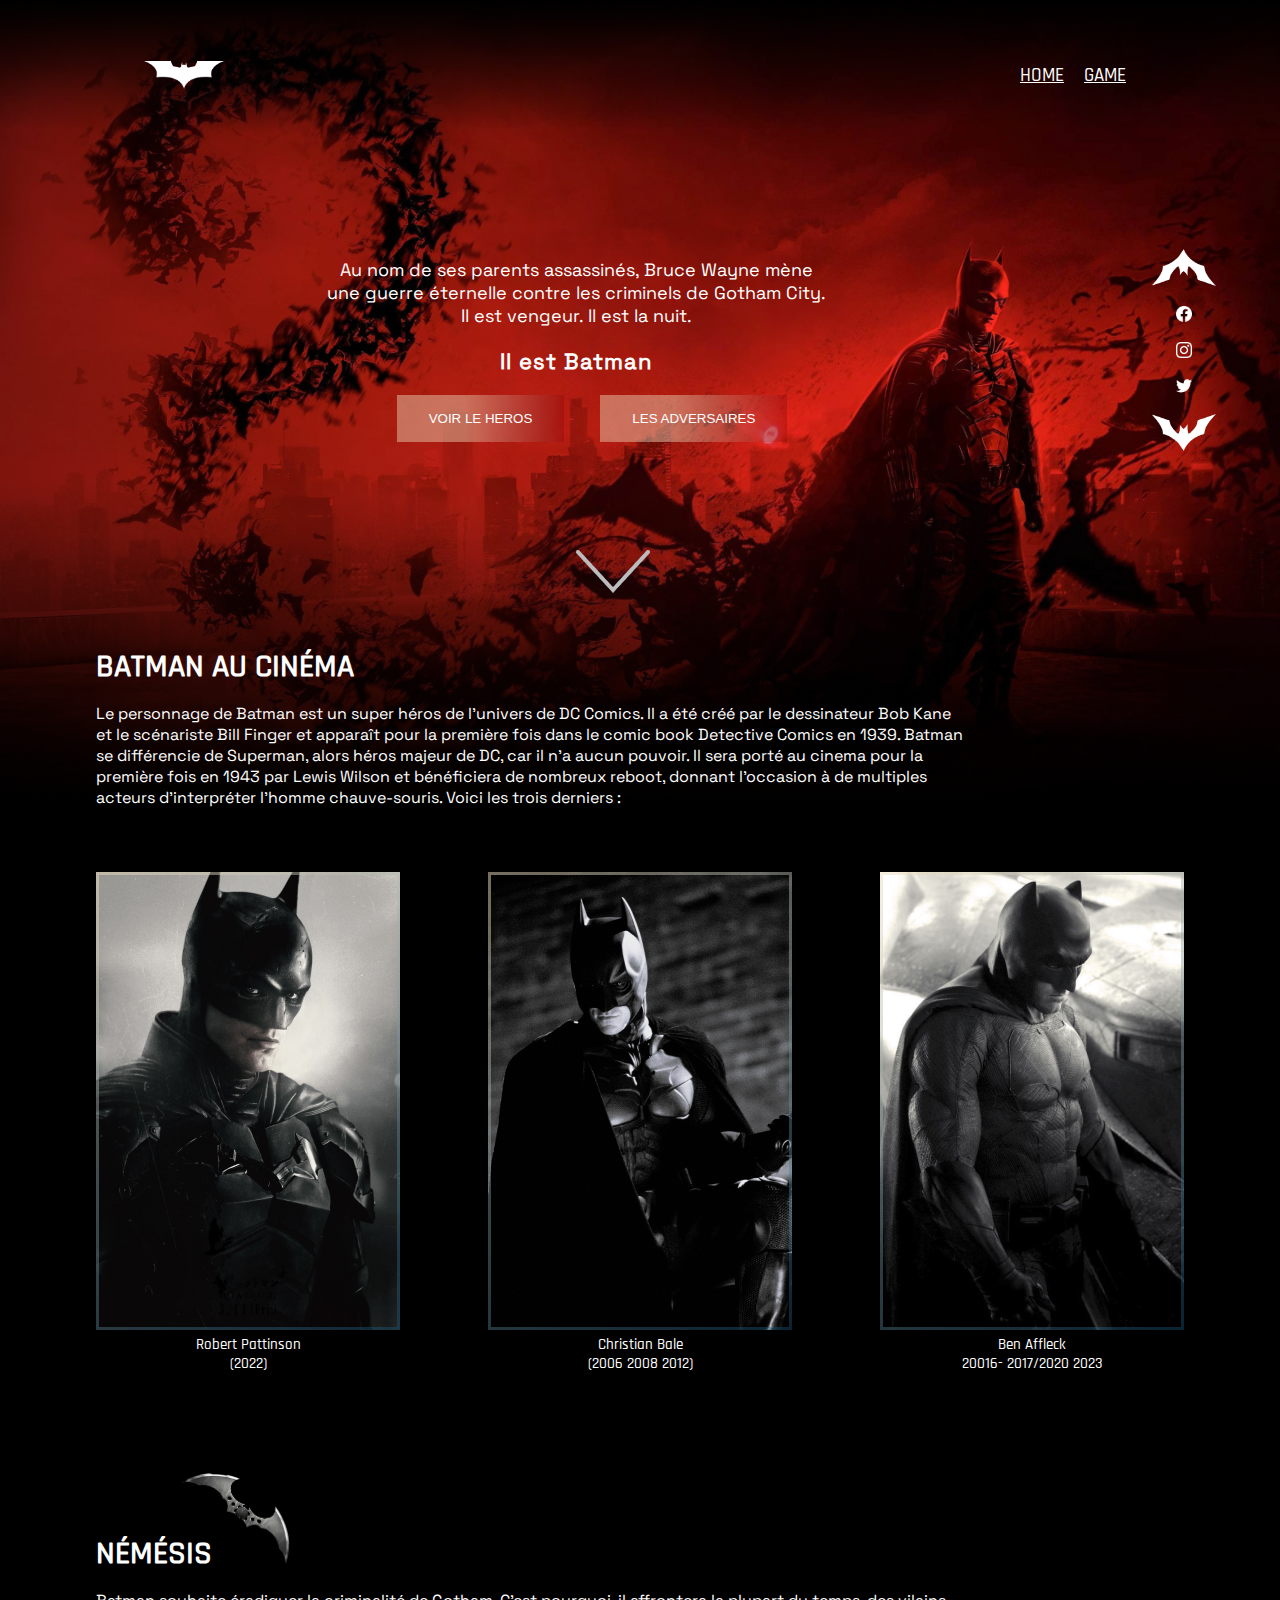
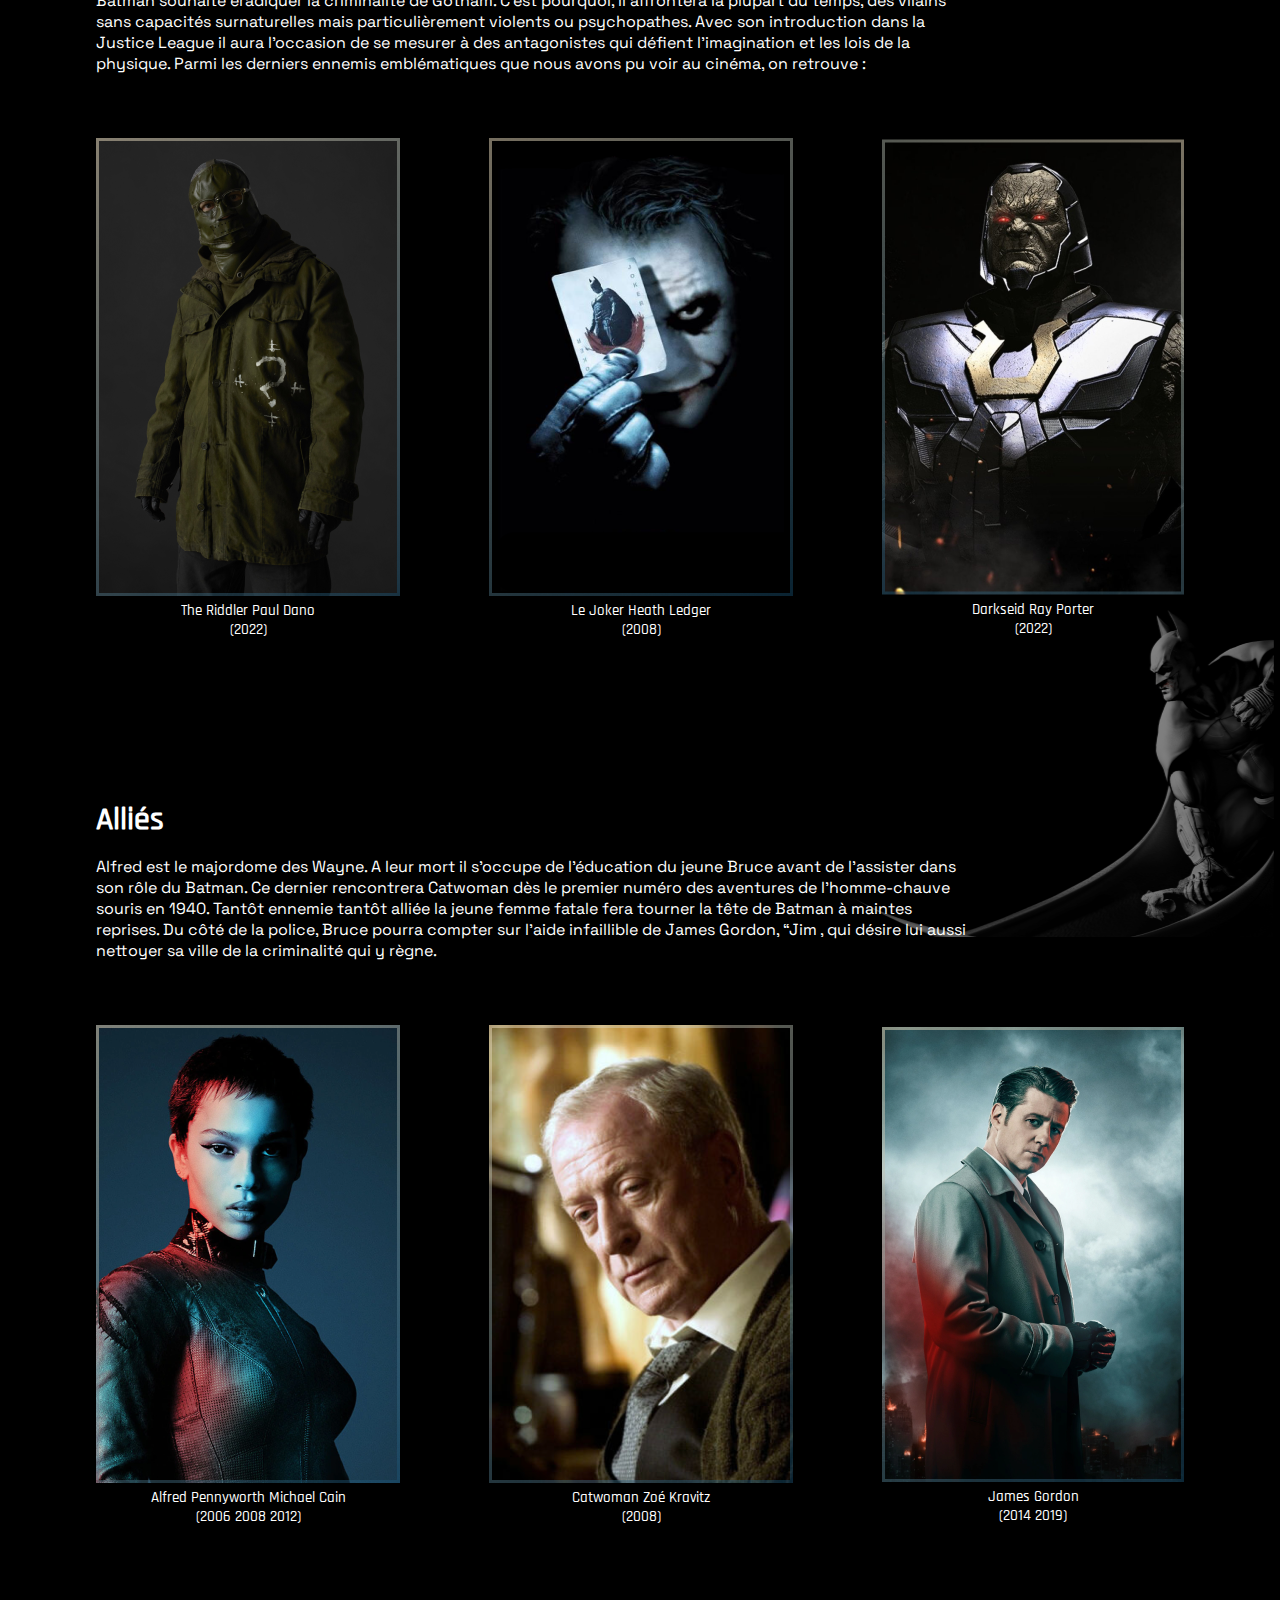
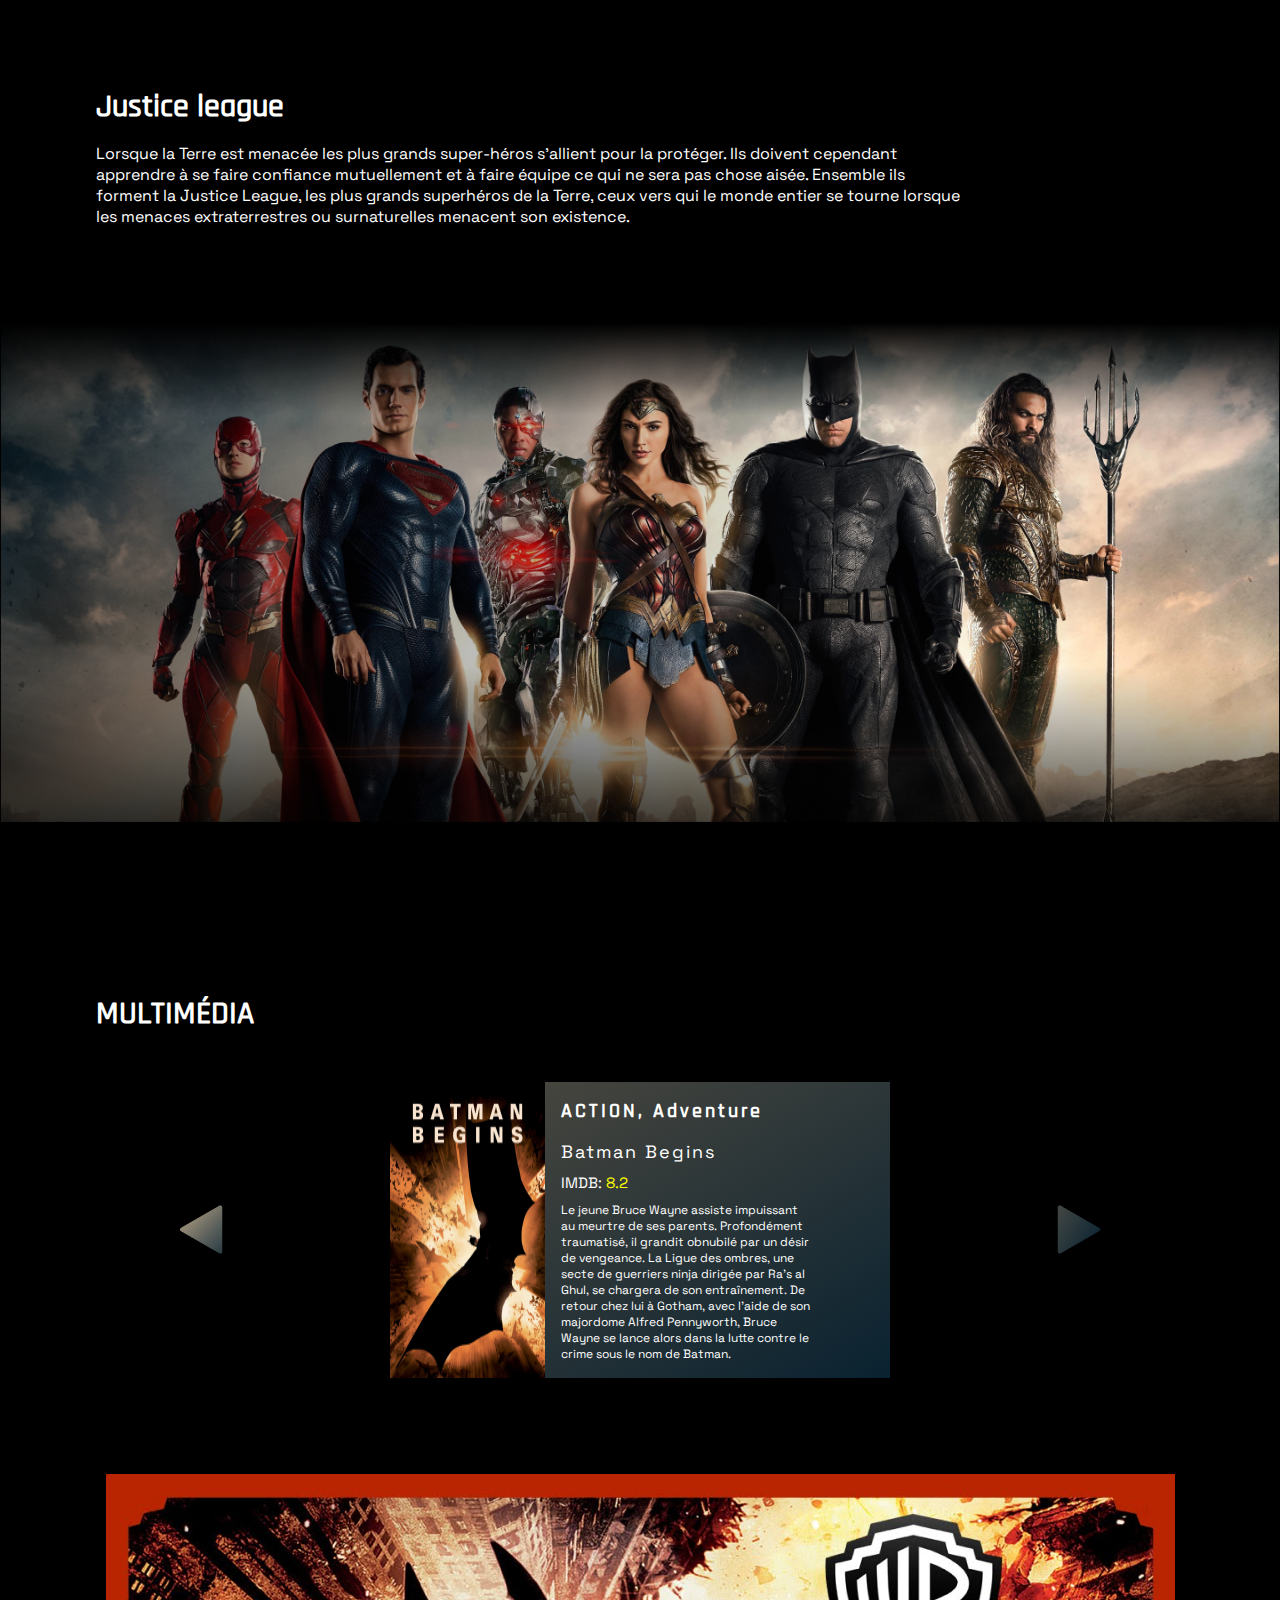
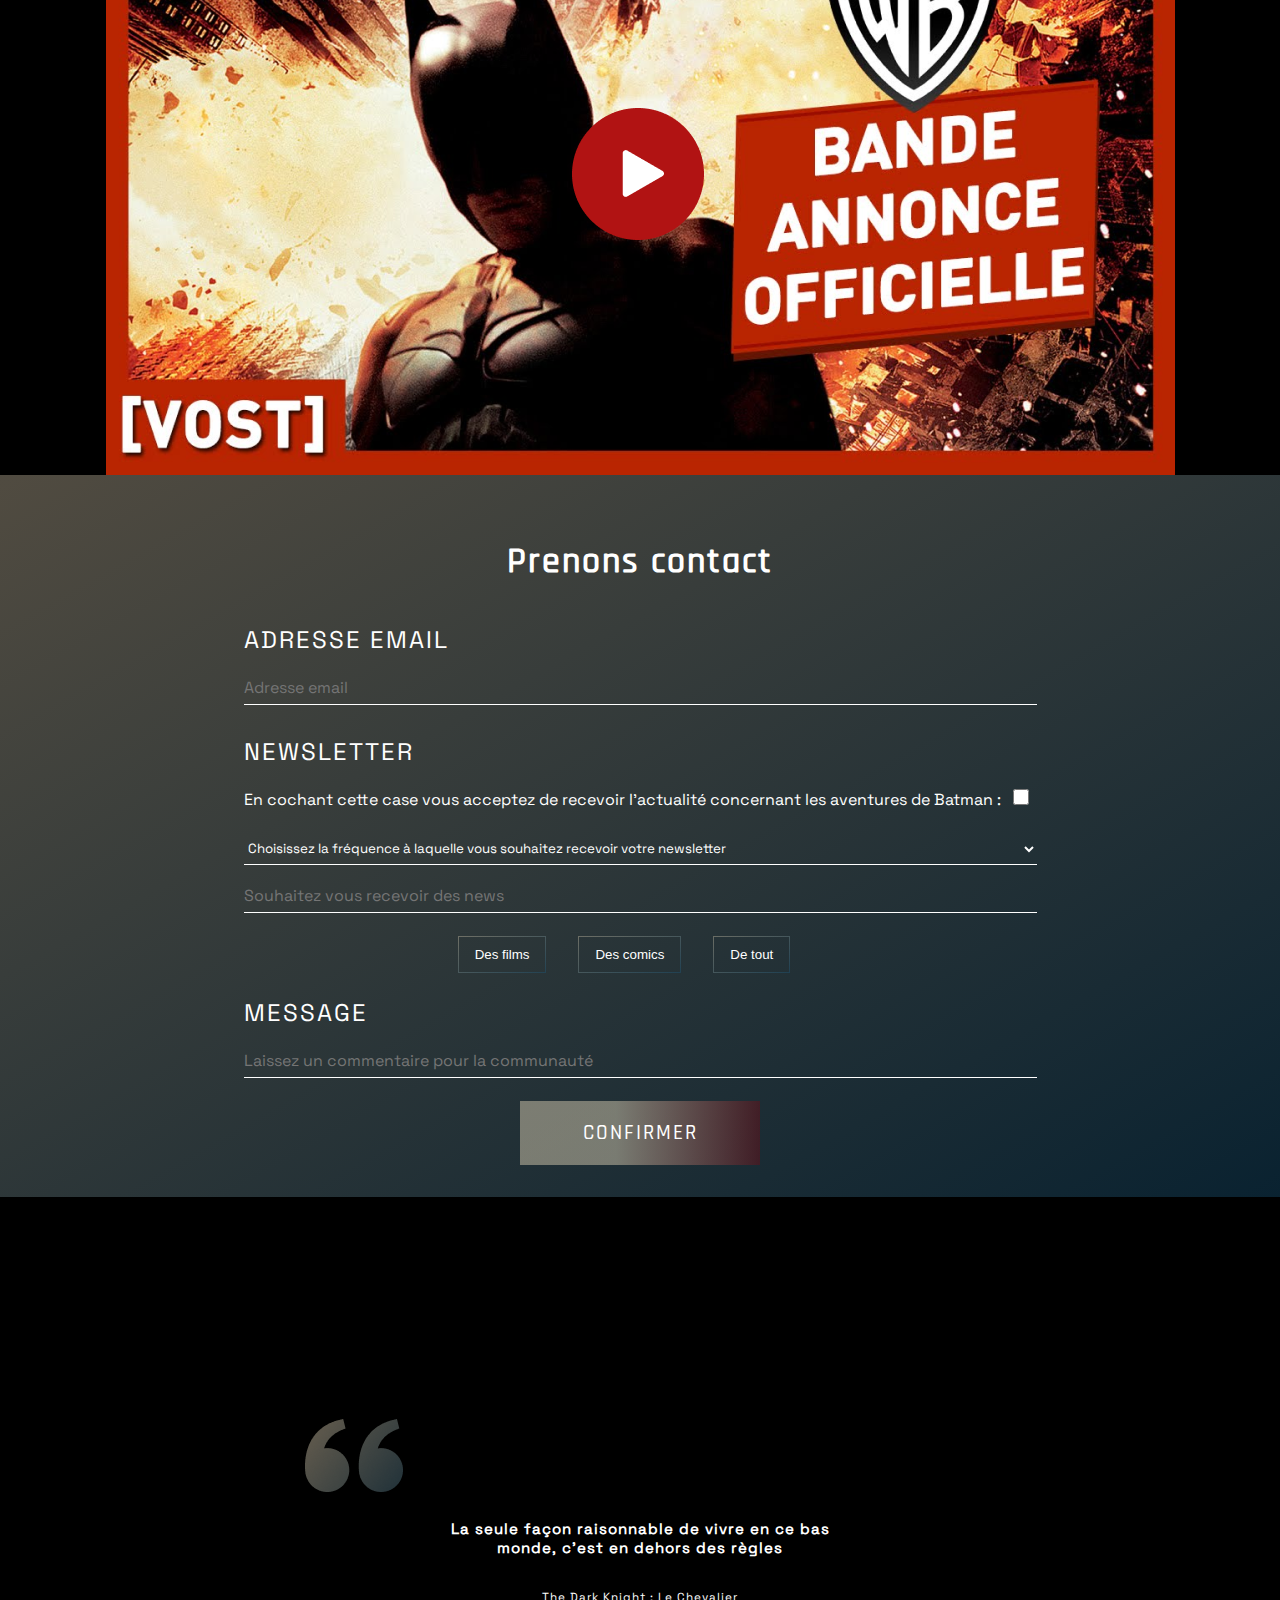
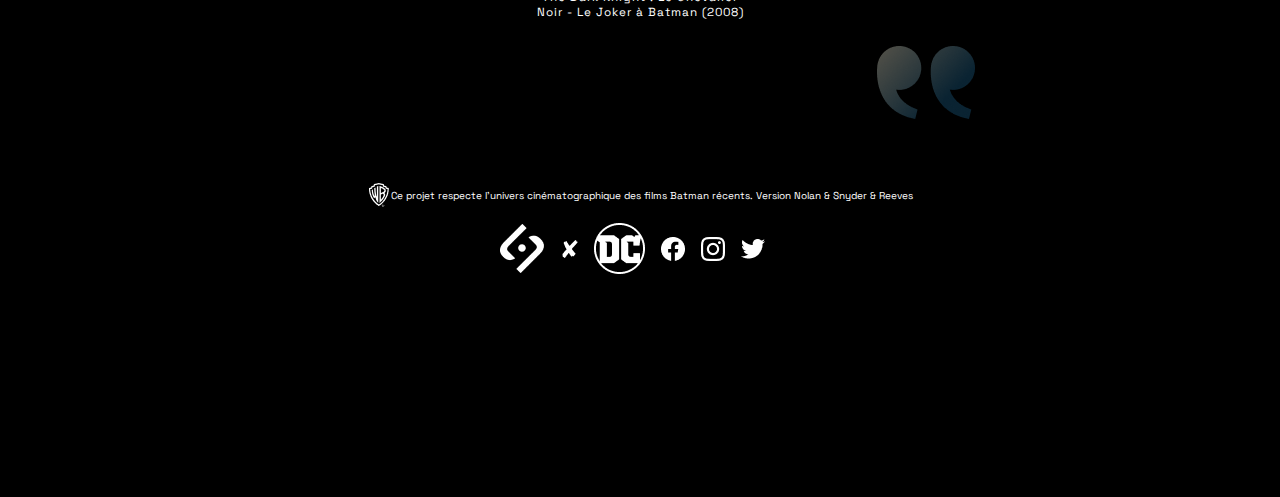
==== index.html @ e1cbfbaf "first coommit" ====
<!DOCTYPE html>
<html lang="en">

<head>
  <meta charset="UTF-8" />
  <meta http-equiv="X-UA-Compatible" content="IE=edge" />
  <meta name="viewport" content="width=device-width, initial-scale=1.0" />
  <title>BARMAN</title>
  <link rel="stylesheet" href="./Home/Assets/styles/index.css" />
</head>

<body>
  <img src="./Home/Assets/Illustrations/Bathome1.png" class="bg" alt="" />
  <header>
    <img src="./Home/Assets/Logos/logohome.png" alt="logo" />
    <ul>
      <li><a href="./index.html">Home</a></li>
      <li><a href="./game.html">Game</a></li>
    </ul>
  </header>

  <main>
    <section>
      <div class="batman">
        <p>
          Au nom de ses parents assassinés, Bruce Wayne mène une guerre
          éternelle contre les criminels de Gotham City. Il est vengeur. Il
          est la nuit.
        </p>
        <h1>Il est Batman</h1>
        <div class="batman-buttons">
          <button>VOIR LE HEROS</button>
          <button>LES ADVERSAIRES</button>
        </div>
      </div>

      <div class="icons">
        <img src="./Home/Assets//Logos/logo_bat_flèche.png" alt="" />
        <img src="./Home/Assets//Logos/icon_facebook.png" alt="" />
        <img src="./Home/Assets//Logos/icon_ig.png" alt="" />
        <img src="./Home/Assets//Logos/icon_tw.png" alt="" />
        <img src="./Home/Assets//Logos/logo_bat_flèche_2.png" alt="" />
      </div>
      <img src="./Home/Assets/Logos/flèche_down_header.png" class="fleche-bas" alt="" />
    </section>
    <div class="main-contenue">
      <h1>BATMAN AU CINÉMA</h1>
      <p>
        Le personnage de Batman est un super héros de l’univers de DC Comics.
        Il a été créé par le dessinateur Bob Kane et le scénariste Bill Finger
        et apparaît pour la première fois dans le comic book Detective Comics
        en 1939. Batman se différencie de Superman, alors héros majeur de DC,
        car il n’a aucun pouvoir. Il sera porté au cinema pour la première
        fois en 1943 par Lewis Wilson et bénéficiera de nombreux reboot,
        donnant l’occasion à de multiples acteurs d’interpréter l’homme
        chauve-souris. Voici les trois derniers :
      </p>
      <div class="images-container">
        <div class="card-image">
          <img src="./Home/Assets/Illustrations/Bathome2.png" alt="">
          <p class="legende">
            <span>Robert Pattinson </span> <br>
            <span>(2022)</span>
          </p>
        </div>
        <div class="card-image">
          <img src="./Home/Assets/Illustrations/Bathome3.png" alt="">
          <p class="legende">
            <span>Christian Bale </span> <br>
            <span>(2006 2008 2012)</span>
          </p>
        </div>
        <div class="card-image">
          <img src="./Home/Assets/Illustrations/Bathome4.png" alt="">
          <p class="legende">
            <span>Ben Affleck</span> <br>
            <span>20016- 2017/2020 2023</span>
          </p>
        </div>
      </div>
    </div>
    <div class="main-contenue">
      <h1 class="nemesis">NÉMÉSIS</h1>
      <p>
        Batman souhaite éradiquer la criminalité de Gotham. C’est pourquoi, il affrontera la plupart
        du temps, des vilains sans capacités surnaturelles mais particulièrement violents ou
        psychopathes. Avec son introduction dans la Justice League il aura l’occasion de se
        mesurer à des antagonistes qui défient l’imagination et les lois de la physique. Parmi les
        derniers ennemis emblématiques que nous avons pu voir au cinéma, on retrouve :
      </p>
      <div class="images-container">
        <div class="card-image">
          <img src="./Home/Assets/Illustrations/Bathome5.png" alt="">
          <p class="legende">
            <span>The Riddler Paul Dano</span> <br>
            <span>(2022)</span>
          </p>
        </div>
        <div class="card-image">
          <img src="./Home/Assets/Illustrations/Bathome6.png" alt="">
          <p class="legende">
            <span>Le Joker Heath Ledger </span> <br>
            <span>(2008)</span>
          </p>
        </div>
        <div class="card-image">
          <img src="./Home/Assets/Illustrations/Bathome7.png" alt="">
          <p class="legende">
            <span>Darkseid Ray Porter</span> <br>
            <span>(2022)</span>
          </p>
        </div>
      </div>
    </div>
    </div>
    <div class="main-contenue">
      <h1 class="allie">Alliés</h1>
      <p>
        Alfred est le majordome des Wayne. A leur mort il s’occupe de l’éducation du jeune Bruce
        avant de l’assister dans son rôle du Batman. Ce dernier rencontrera Catwoman dès le
        premier numéro des aventures de l’homme-chauve souris en 1940. Tantôt ennemie tantôt
        alliée la jeune femme fatale fera tourner la tête de Batman à maintes reprises. Du côté de la
        police, Bruce pourra compter sur l’aide infaillible de James Gordon, “Jim , qui désire lui aussi
        nettoyer sa ville de la criminalité qui y règne.
      </p>
      <div class="images-container">
        <div class="card-image">
          <img src="./Home/Assets/Illustrations/Bathome8.png" alt="">
          <p class="legende">
            <span>Alfred Pennyworth Michael Cain</span> <br>
            <span>(2006 2008 2012)</span>
          </p>
        </div>
        <div class="card-image">
          <img src="./Home/Assets/Illustrations/Bathome9.png" alt="">
          <p class="legende">
            <span>Catwoman Zoé Kravitz </span> <br>
            <span>(2008)</span>
          </p>
        </div>
        <div class="card-image">
          <img src="./Home/Assets/Illustrations/Bathome10.png" alt="">
          <p class="legende">
            <span>James Gordon</span> <br>
            <span>(2014 2019)</span>
          </p>
        </div>
      </div>
    </div>
    <div class="main-contenue">
      <h1>Justice league</h1>
      <p>
        Lorsque la Terre est menacée les plus grands super-héros s’allient pour la protéger. Ils
        doivent cependant apprendre à se faire confiance mutuellement et à faire équipe ce qui
        ne sera pas chose aisée. Ensemble ils forment la Justice League, les plus grands superhéros de la Terre, ceux
        vers qui
        le monde entier se tourne lorsque les menaces
        extraterrestres ou surnaturelles menacent son existence.
      </p>
    </div>
    <img src="./Home/Assets/Illustrations/Bathome11.png" class="bat11" alt="bat">
    <div class="main-contenue">
      <h1>MULTIMÉDIA</h1>
      <div class="media-contenaire">
        <img src="./Home/Assets/Logos/icon_flèche_1.png" alt="">
        <div class="media">
          <img src="./Home/Assets/Illustrations/Bathome_ba1.png" alt="">
          <div class="media-text">
            <h1>ACTION, Adventure</h1>
            <h2>Batman Begins </h2>
            <h3>IMDB: <span> 8.2</span></h3>
            <p>Le jeune Bruce Wayne assiste impuissant au meurtre de ses
              parents. Profondément traumatisé, il grandit obnubilé par un
              désir de vengeance. La Ligue des ombres, une secte de
              guerriers ninja dirigée par Ra's al Ghul, se chargera de son
              entraînement. De retour chez lui à Gotham, avec l'aide de son
              majordome Alfred Pennyworth, Bruce Wayne se lance alors
              dans la lutte contre le crime sous le nom de Batman.
            </p>
          </div>
        </div>
        <img src="./Home/Assets/Logos/icon_flèche_2.png" alt="">
      </div>
    </div>
    <div class="video-pub">
      <img src="./Home/Assets/Illustrations/Bathome_ba2.png" alt="">
    </div>
    </div>
    </div>
  </main>
  <div class="contact">
    <div class="contact-contenaire">
      <h1>Prenons contact</h1>
      <div class="contact-contenue">
        <h2>Adresse email</h2>
        <input type="email" name="email" id="email" placeholder="Adresse email">
      </div>
      <div class="contact-contenue">
        <h2>NEWSLETTER</h2>
        <label for="newslater">En cochant cette case vous acceptez de recevoir l’actualité concernant les
          aventures de Batman :
          <input type="checkbox" name="chec" id="newslater">
        </label> <br>
        <select name="" id="">
          <option value="axasx">Choisissez la fréquence à laquelle vous souhaitez recevoir votre newsletter</option>
          <option value="axasx">Par email</option>
          <option value="axasx">option2</option>
          <option value="axasx">option3</option>
          <option value="axasx">option4</option>
        </select> <br>
        <input type="text" placeholder="Souhaitez vous recevoir des news ">
        <div class="buttons">
          <button>Des films</button>
          <button>Des comics</button>
          <button>De tout</button>
        </div>
      </div>
      <div class="contact-contenue">
        <h2>Message</h2>
        <input type="text" name="text" placeholder="Laissez un commentaire pour la communauté">
      </div>
      <div class="contact-btm-contenue">
        <button>CONFIRMER</button>
      </div>
    </div>
  </div>
  <footer>
    <div class="footer-contenaire">
      <div class="footer-citation">
        <img src="./Home/Assets/Logos/icon_guillemets_1.png" alt="">
        <img src="./Home/Assets/Logos/icon_guillemets_2.png" alt="">
        <span>
          <h2>
            La seule façon raisonnable de vivre en ce bas monde,
            c'est en dehors des règles
          </h2>
          <h3>
            The Dark Knight : Le Chevalier Noir -
            Le Joker à Batman (2008)
          </h3>
        </span>
      </div>
      <div class="autre">
        <span>
          <img src="./Home/Assets/Logos/icon_WB.png" alt="">
          <p>Ce projet respecte l’univers cinématographique des films Batman récents. Version Nolan & Snyder & Reeves</p>
        </span>
        <span class="footer-icones">
          <img src="./Home/Assets/Logos/logo_sayna_white.png" alt="">
          <img src="./Home/Assets/Logos/icon_x.png" alt="">
          <img src="./Home/Assets/Logos/icon_DC.png" alt="">
          <img src="./Home/Assets/Logos/icon_facebook.png" alt="">
          <img src="./Home/Assets/Logos/icon_ig.png" alt="" >
          <img src="./Home/Assets/Logos/icon_tw.png" alt="">
        </span>
      </div>
    </div>
  </footer>
</body>

</html>
---- Home/Assets/styles/index.css ----
:root{
    --yellow : #FFFF00;
    --yellow-light : #F8F184;
    --blue : #19587D;
    --red : #B11313;
    --black : #000000;
    --white : #FFFFFFFF;
    --black-light : #0D0E09l;
    --gris : #C4C4C4;

    --white-blue : linear-gradient(to bottom right , #eddebf56 1%, #19587d63);
    --white-red : linear-gradient(to right , #eddebf70 40% , #89000956);
    
}
@font-face {
    font-family: "r";
    src: url(../font/Rajdhani-Medium.ttf);
}
@font-face{
    font-family: "sg-bold";
    src: url(../font/SpaceGrotesk-Bold.ttf);
}
@font-face{
    font-family: "sg-regular";
    src: url(../font/SpaceGrotesk-Regular.ttf);
    font-weight: 100;
}
*{
    margin: 0;
    padding: 0;
}
body{
    background: var(--black);
    color: var(--white);

}
.bg{
    width: 100%;
    position: absolute;
    top: 0;
    left: 0;
    z-index: -1;
}
/*---------------------------------------*/
/*header*/
header{
    height: 150px;
    padding:  0 3rem;
    margin: 0 6rem;
    display: flex;
    justify-content: space-between;
    align-items: center;
}
header img{
    width: 5rem;
}
header ul{
    display: flex;
    list-style: none;
    text-transform: uppercase;
    font-size: 1rem;
}
header ul li{
    margin: 0 10px;
}
header a {
    font-size: 1.2rem;
    font-family: "r";
    font-weight: 400;
    color: var(--white);
}
/*---------------------------------------*/
/*main*/
main section{
    display: grid;
    height: 400px;
    grid-template-columns: 90% 5%;
    grid-template-rows: auto;
    position: relative;
    grid-template-areas:
    "batman icone";
}
.batman{
    grid-area: batman;
    display: flex;
    justify-content: center;
    align-items: center;
    flex-direction: column;
}
.batman p{
    width: 500px;
    font-family: "sg-regular";
    font-size: 18px;
    text-align: center;
}
.batman h1{
    font-family: "sg-regular";
    margin: 20px 0;
    font-size:22px;
    letter-spacing: 1px;
}
.batman-buttons button {
    padding: 1rem 2rem;
    margin-left: 2rem;
    cursor: pointer;
    background: var(--white-red) !important;
    color: var(--white);
    border: none !important;
    transition: 0.5s ease-in-out;
}
.batman button:hover{
    transform: scale(1.1);
}
.icons{
    grid-area: icone;
    display: flex;
    justify-content: center;
    align-items: center;
    flex-direction: column;
}
.icons img{
    width: 1rem;
    margin: 10px;
    cursor: pointer;
}
.icons img:nth-child(1), .icons img:nth-child(5){
    width:4rem !important;
}
.fleche-bas{
    position: absolute;
    top: 100%;
    left: 45%;
}
/*---------------------------------------*/
/*main-contenue*/
.main-contenue {
 margin:6rem;
 font-family: "sg-regular";
}
.main-contenue h1{
    font-family: "r" ,sans-serif !important;
    margin-bottom: 1rem;
}
.main-contenue p{
    width: 80%;
    text-anchor: start;
    margin-bottom: 4rem;
}
.card-image{
    transition: 0.6s ease-in-out;
}
.card-image:hover{
    transform: scale(1.1);
}
.images-container{
    display: flex;
    justify-content: space-between;
    align-items: center;
}
.images-container .legende{
    width: 100%;
    text-align: center;
    font-size: 15px;
    font-family: "r";
}
.nemesis , .allie{
    position: relative;
    width: auto;
    height: auto;
}
.nemesis::before{
    content: url(../Illustrations/Bathome13.png);
    position: absolute;
    transform: scale(0.5);
    top: -300%;
    left: 2%;
}
.allie::before{
    content: url(../Illustrations/Bathome12.png);
    position: absolute;
    left: 100%;
    top: -50%;
    transform: translate(-80%,-50%);
    z-index: -1;
    opacity: 0.5;
}
.bat11{
    width: 100%;
}
/*media*/
.media-contenaire{
    margin: 3rem 0;
    display: flex;
    justify-content: space-around;
    align-items: center;
}
.media{
    width: 500px;
    background: var(--white-blue);
    display: flex;
}
.media-text{
    margin: 1rem;
    padding: 0;
    font-size: 12px !important;
}
.media-text h1{
    font-size: 20px;
    font-family: 'r';
    letter-spacing: 3px;
}
.media-text h2{
    /* font-family: 'sg-regular'; */
    font-weight: 100;
    letter-spacing: 2px;
}
.media-text h3{
    font-size: 15px;
    font-weight: 100;
    margin: 10px 0;
}
.media-text h3 span{
    color: var(--yellow);
}
.media-text p{
    margin: 0;
}
.video-pub{
    display: flex;
    justify-content: center;
    align-items: center;
}
/*contact*/
.contact{
    height: auto;
    background:var(--white-blue);
    display: flex;
    justify-content: center;
}
.contact-contenaire{
    margin: 2rem 0;
}
.contact-contenue{
    margin: 1rem 0;
}
.contact-contenaire h1{
    font-family: 'r';
    font-size: 36px;
    margin: 2rem 0;
    letter-spacing: 2px;
    text-align: center;
}
.contact-contenue:nth-child(n){
    line-height: 3rem;
    font-family: "sg-regular";
    width: 100%;
}
.contact-contenue h2{
    font-weight: 100;
    text-transform: uppercase;
    letter-spacing: 2px;
}
.contact-contenue input , select {
    width: 100%;
    background: transparent;
    color: var(--white);
    height: 2rem;
    font-family: 'sg-regular';
    border:none;
    border-bottom: 1px solid var(--white);
}
.contact-contenue input::placeholder{
    font-size: 1rem;
}
.contact-contenue select option {
    background: var(--blue) !important;
    color: var(--white);
    font-size: 1rem;
}
.contact-contenue input[type = "checkbox"] {
    width:initial;
}
.contact-contenue input[type = "checkbox"]{
    width: 2rem;
    height: 1rem;
}
.buttons{
    display: flex;
    justify-content: center;
    align-items: center;
    margin: 1rem 0;
}
.buttons button{
    color: var(--white);
    background: transparent;
    border: 1px solid transparent;
    border-image:var(--white-blue) ;
    border-image-slice: 1;
    padding: 10px 1rem;
    margin-right: 2rem;
    transition: 0.2s ease-in-out;
    cursor: pointer;
}
.buttons button:hover{
    background: var(--white-blue);
}
.contact-btm-contenue{
    width: 100%;
    display: flex;
    justify-content: center;
    align-items: center;
}
.contact-btm-contenue button{
    width: 15rem;
    height: 4rem;
    font-family: 'r';
    font-size: 1.3rem;
    letter-spacing: 2px;
    cursor: pointer;
    background: var(--white-red);
    color: var(--white);
    border: none;
    transition: 0.5s ease-in-out;
}
.contact-btm-contenue button:hover{
    background: var(--white-blue);
}
/*footer*/
footer{
    display: flex;
    justify-content: center;
    align-items: center;
    height: 100vh;
    background: var(--black);
}
.footer-citation{
    height: 300px;
    display: flex;
    justify-content: center;
    align-items: center;
    flex-direction: column;
    position: relative;
}
.footer-citation img:nth-child(1){
    position: absolute;
    top: 0;
    left: 0;
}
.footer-citation img:nth-child(2){
    position: absolute;
    bottom: 0;
    right: 0;
}
.footer-citation span{
    width: 65%;
    font-size: 10px;
    letter-spacing: 1px;
    text-align: center;
    font-family: 'sg-regular';
    font-weight: 200;
    display: flex;
    justify-content: center;
    align-items: center;
    flex-direction: column;
}
.footer-citation span h3{
    width: 50%;
    font-weight: 100;
    text-align: center;
    margin-top: 2rem;
}
.autre{
    margin-top: 4rem;
    display: flex;
    justify-content: center;
    align-items: center;
    font-size: 10px;
    flex-direction: column;
}
.autre span {
    width: 100%;
    display: flex;
    justify-content: center;
    align-items: center;
    font-family: 'sg-regular';
}
.footer-icones img{
    margin: 1rem 1rem 0 0;
}

@media screen and (max-width : 900px) {
    header{
        margin: 0;
    }
    .bg{
        height: 100vh;
    }
    main section {
        display: flex;
        flex-direction: column;
    }
    .batman p{
        width: 100%; 
    }
    .batman button{
        width: 100%;
        margin-top: 1rem;
    }
    .icons{
        flex-direction: row;
        margin:2rem;
    }
    .main-contenue{
        display: flex;
        justify-content: center;
        align-items: center;
        flex-direction: column;
    }
    .main-contenue p{
        width: 100%;
        text-align: center;
    }
    .images-container{
        display: flex;
        flex-wrap: wrap;
        justify-content: center;
        align-items: center;
    }
    .video-pub img{
        width: 50%;
    }
    .allie::before{
        display: none;
    }
    .contact{
        padding: 2rem;
    }
    .media{
        width: 100%;
        display: flex;
        justify-content: center;
        align-items: center;
        flex-direction: column;
    }
}
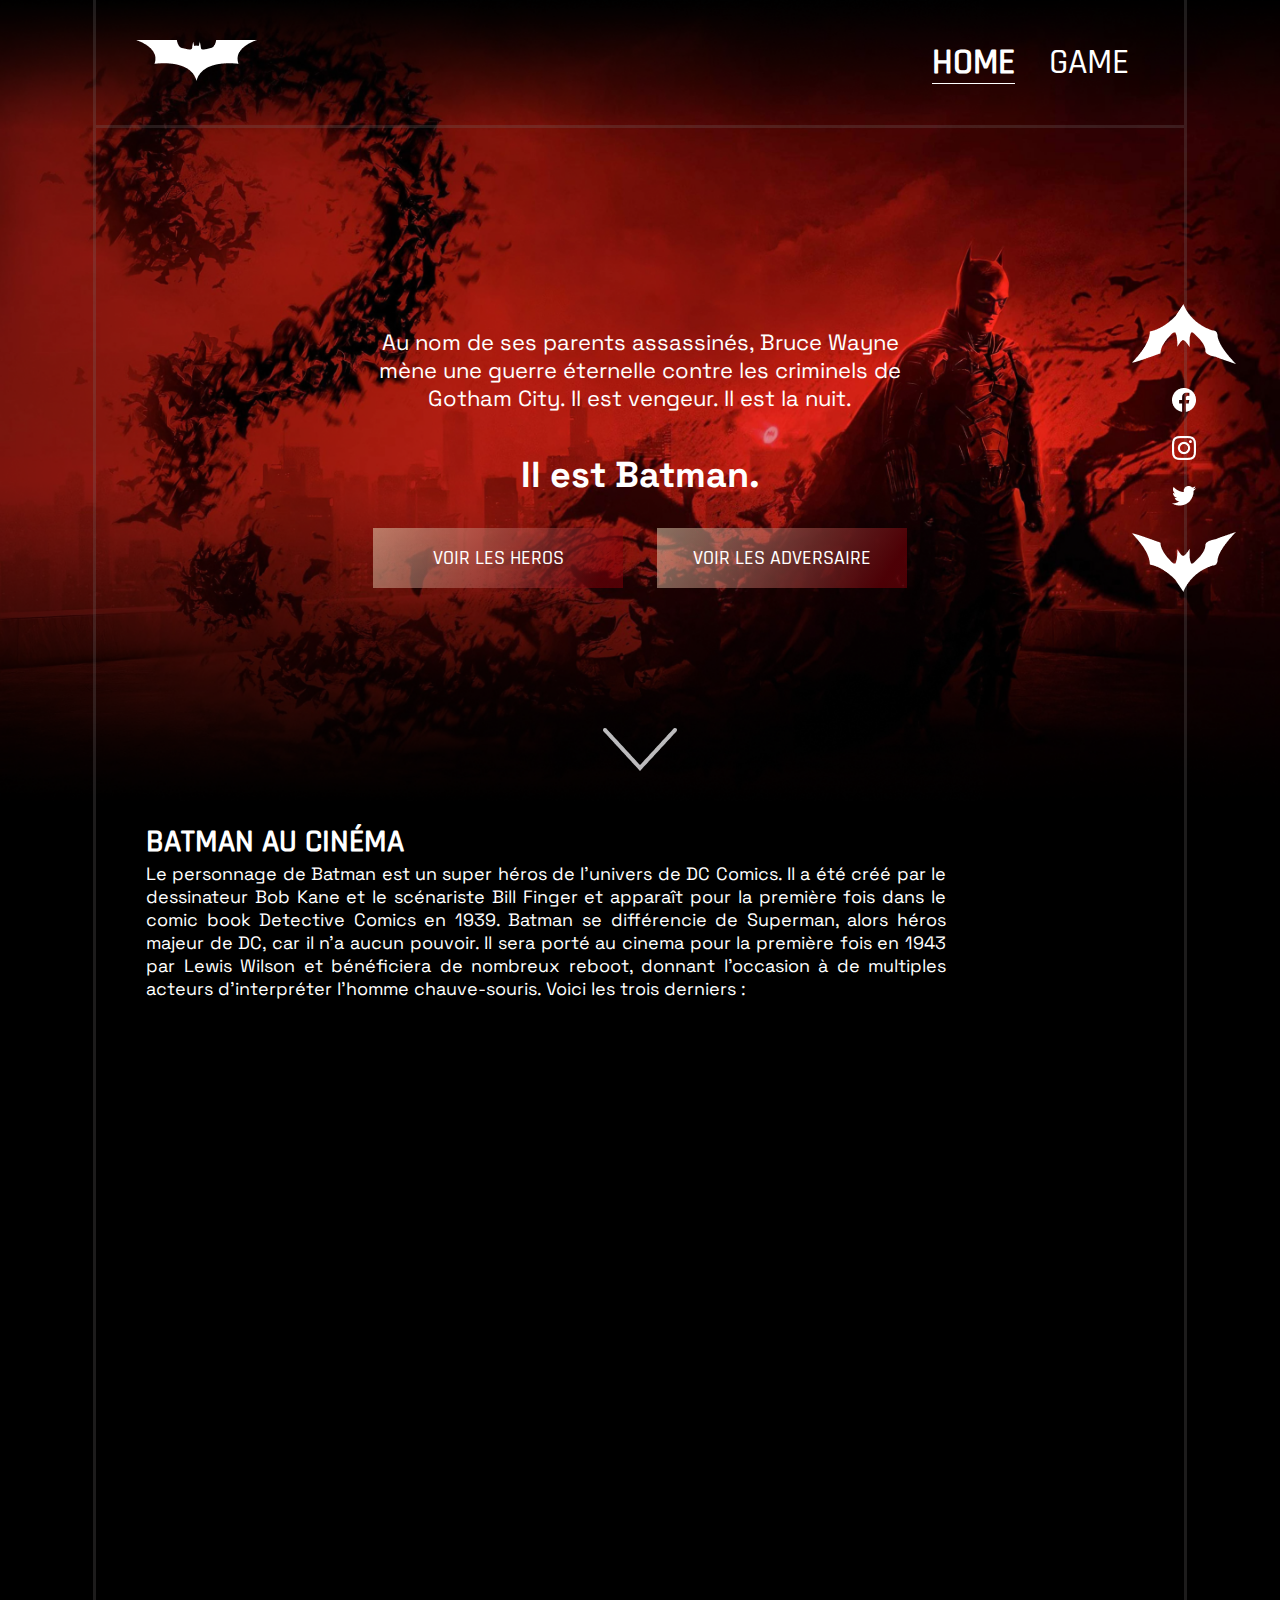
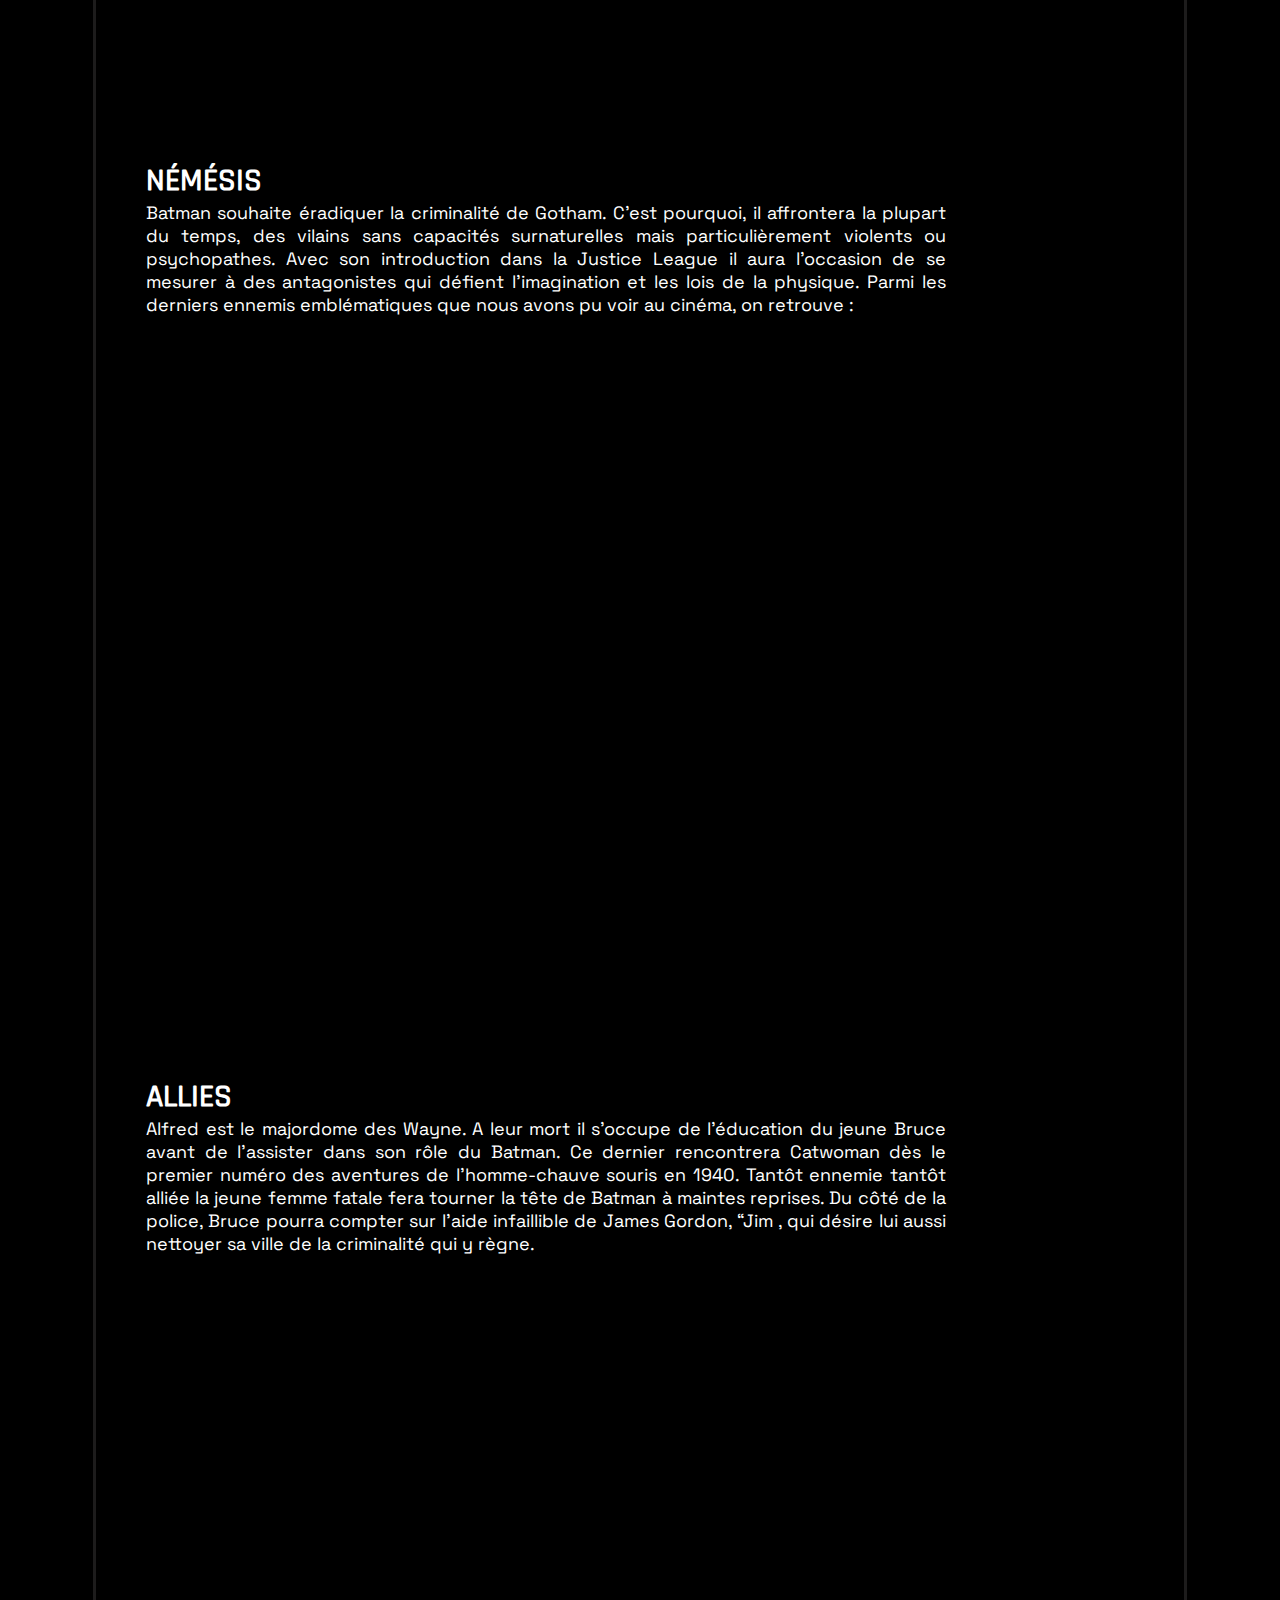
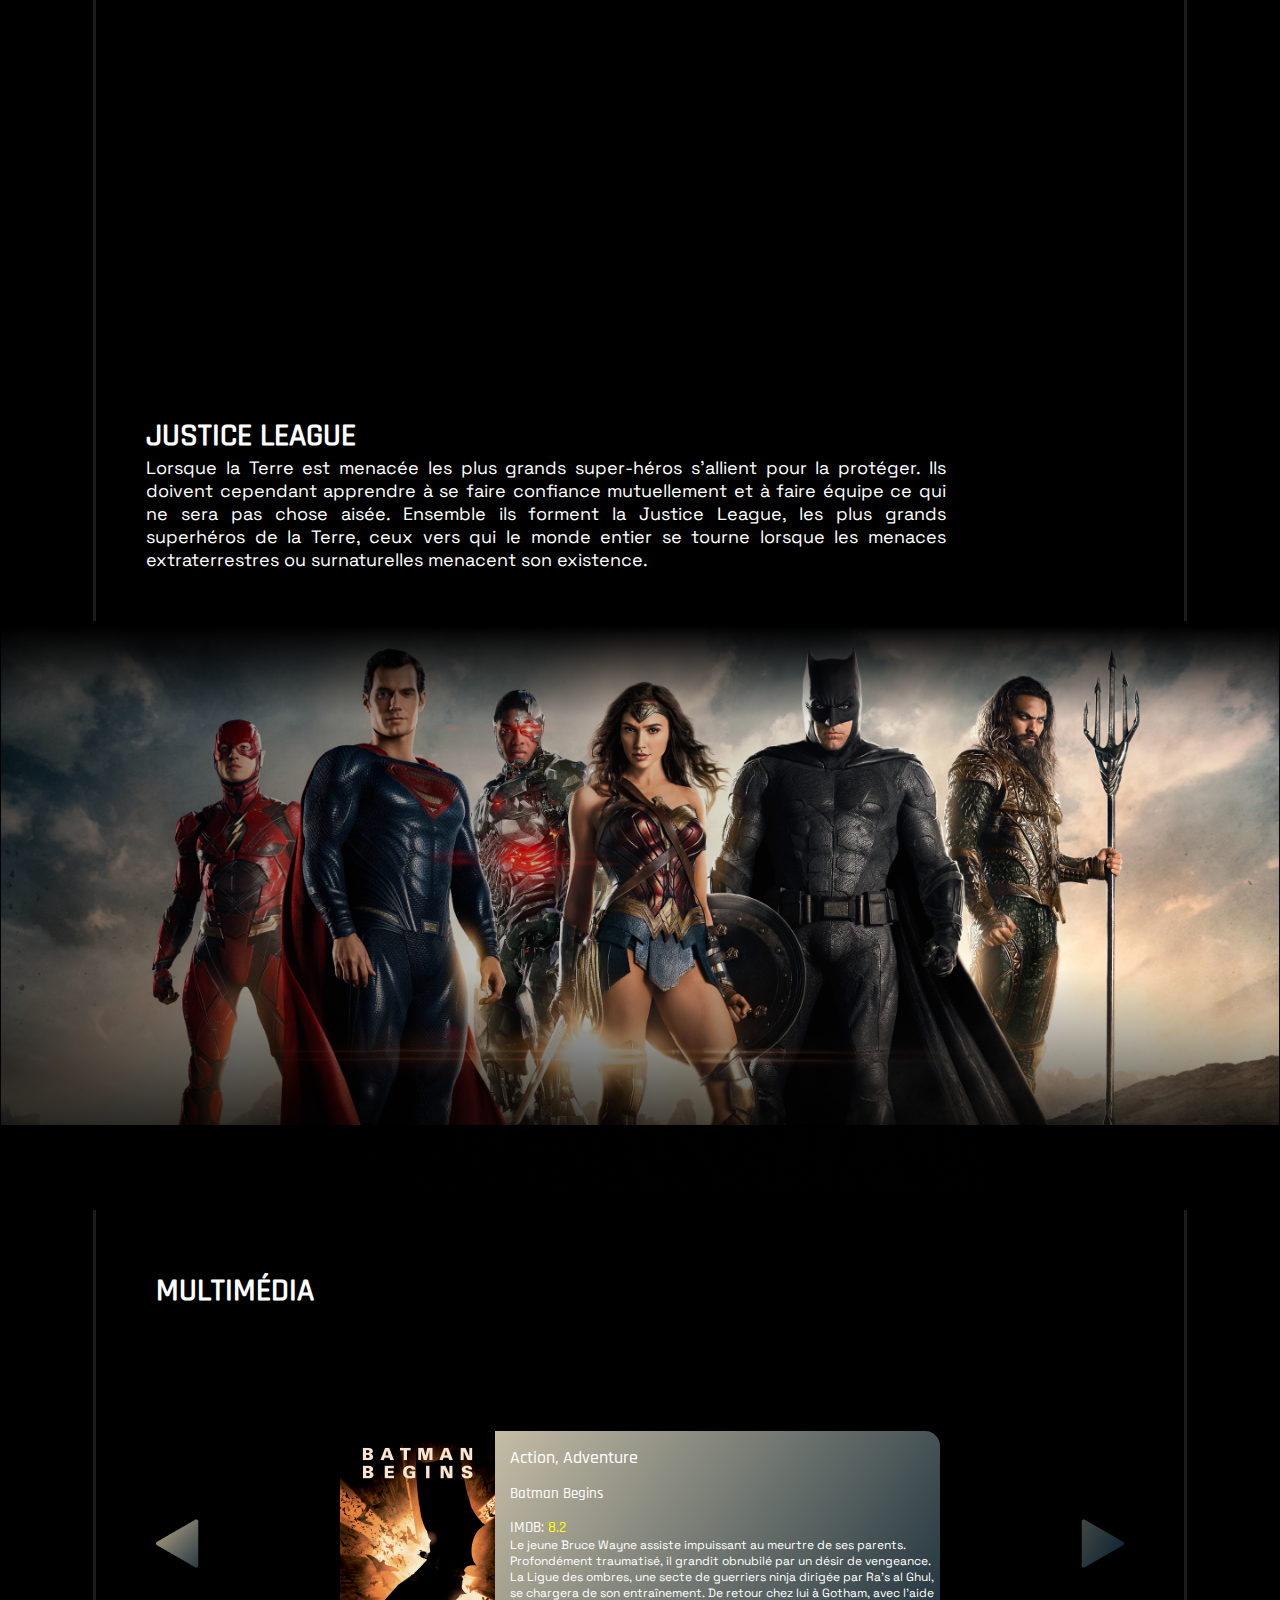
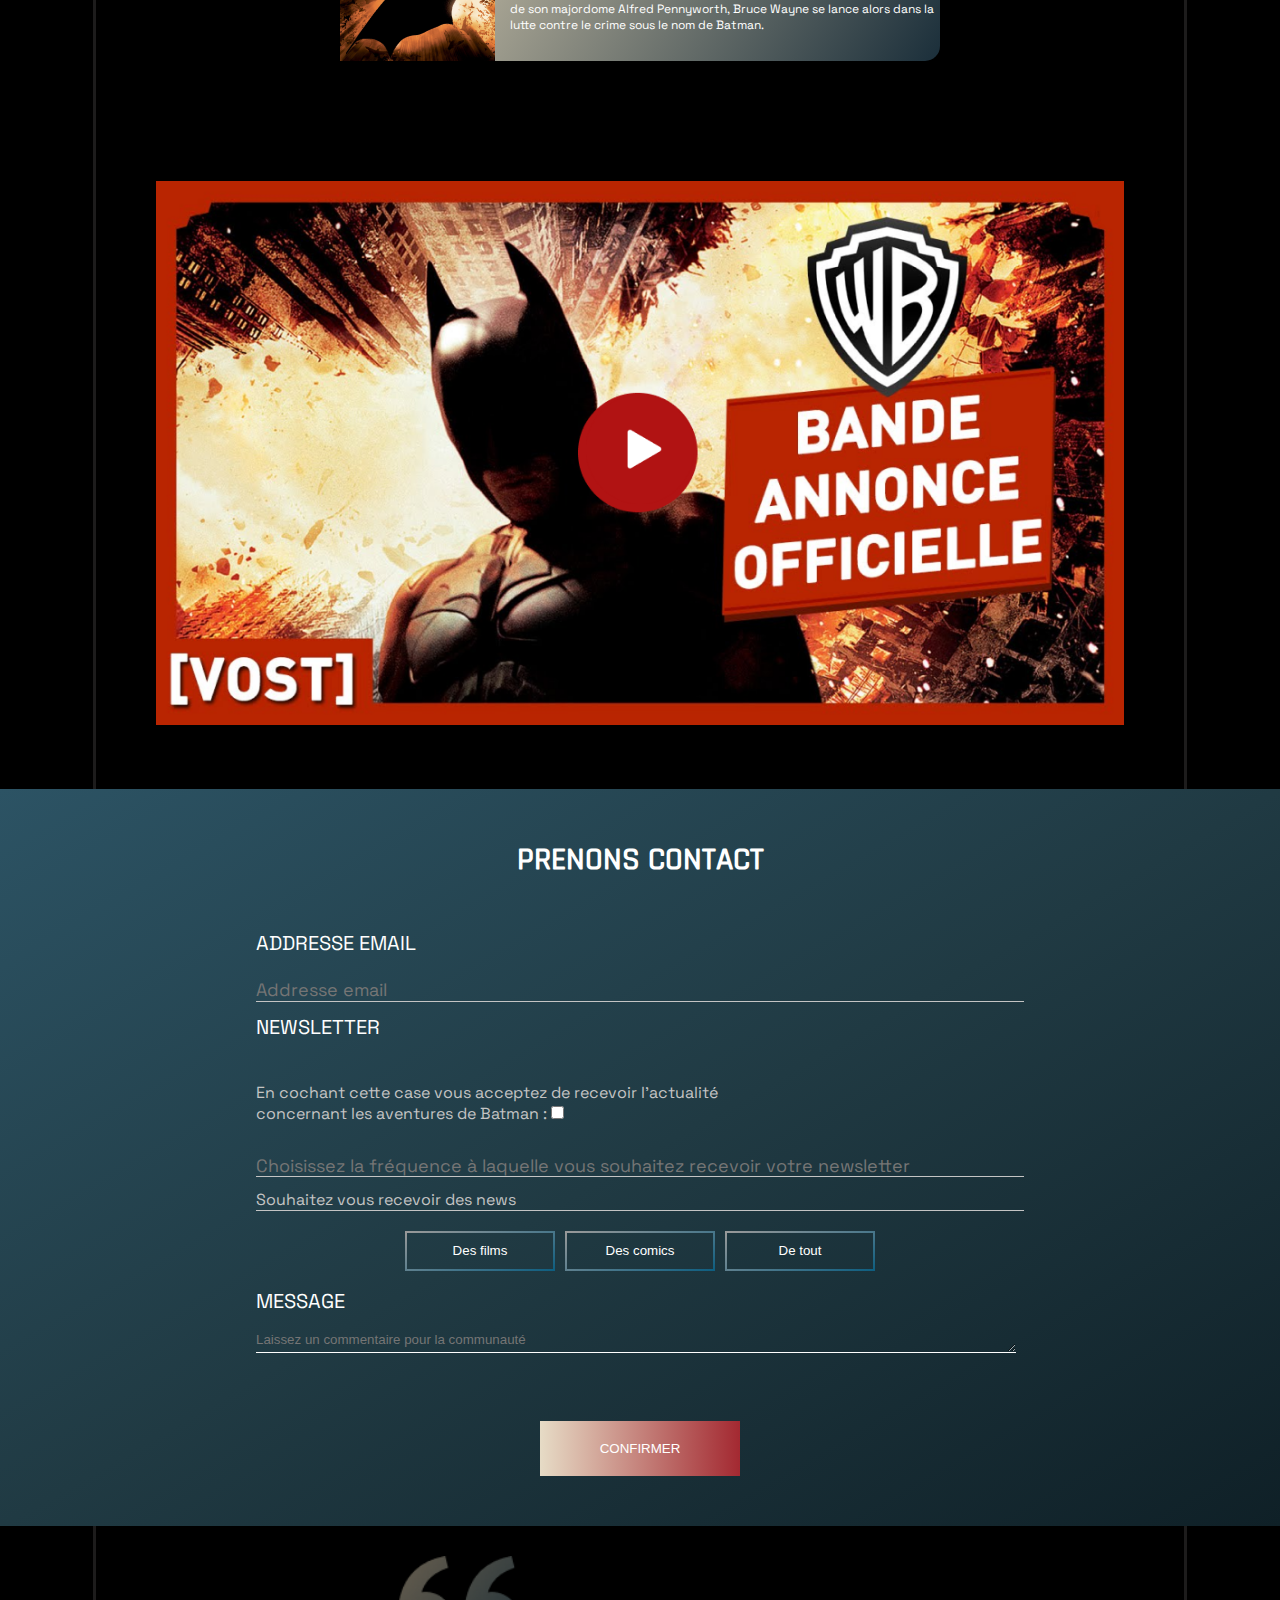
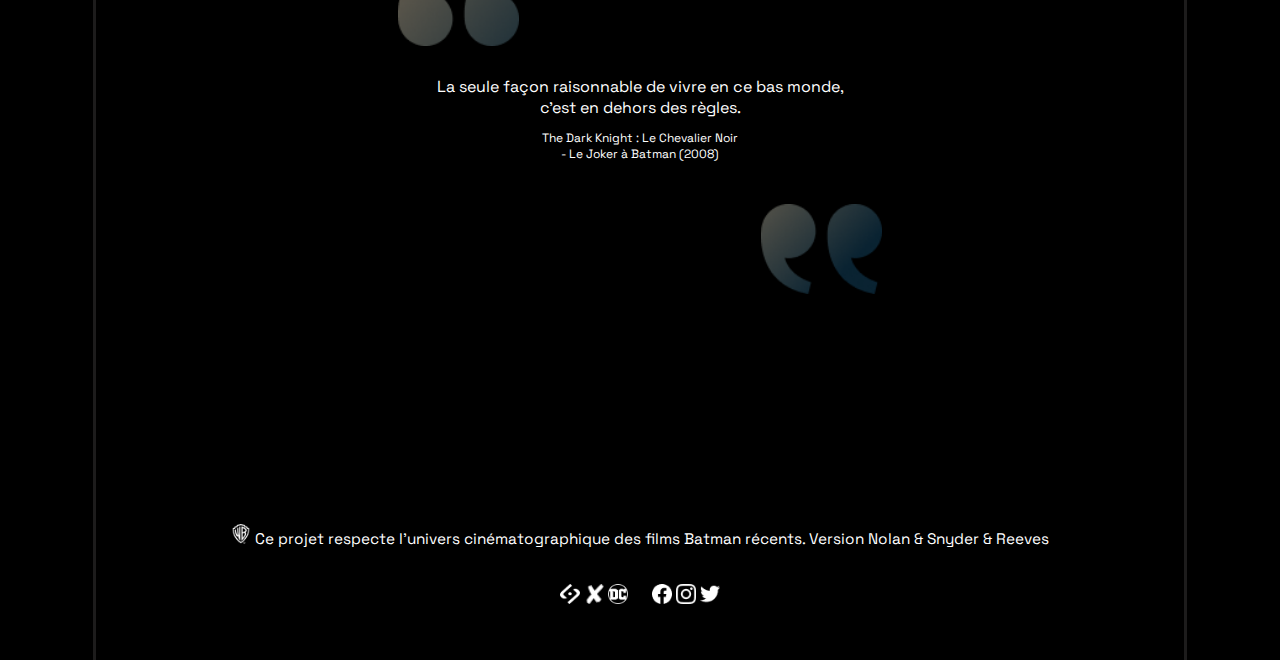
==== commit 40915e01: "add game" ====
--- a/index.html
+++ b/index.html
@@ -1,261 +1,323 @@
 <!DOCTYPE html>
-<html lang="en">
+<html lang="fr">
 
 <head>
-  <meta charset="UTF-8" />
-  <meta http-equiv="X-UA-Compatible" content="IE=edge" />
-  <meta name="viewport" content="width=device-width, initial-scale=1.0" />
-  <title>BARMAN</title>
-  <link rel="stylesheet" href="./Home/Assets/styles/index.css" />
+    <meta charset="UTF-8">
+    <meta http-equiv="X-UA-Compatible" content="IE=edge">
+    <meta name="viewport" content="width=device-width, initial-scale=1.0">
+    <title>BATMAN</title>
+    <link rel="stylesheet" href="styles/styles.css">
+    <script src="js/jquery-3.6.0.min.js"></script>
 </head>
 
-<body>
-  <img src="./Home/Assets/Illustrations/Bathome1.png" class="bg" alt="" />
-  <header>
-    <img src="./Home/Assets/Logos/logohome.png" alt="logo" />
-    <ul>
-      <li><a href="./index.html">Home</a></li>
-      <li><a href="./game.html">Game</a></li>
-    </ul>
-  </header>
-
-  <main>
-    <section>
-      <div class="batman">
-        <p>
-          Au nom de ses parents assassinés, Bruce Wayne mène une guerre
-          éternelle contre les criminels de Gotham City. Il est vengeur. Il
-          est la nuit.
-        </p>
-        <h1>Il est Batman</h1>
-        <div class="batman-buttons">
-          <button>VOIR LE HEROS</button>
-          <button>LES ADVERSAIRES</button>
-        </div>
-      </div>
-
-      <div class="icons">
-        <img src="./Home/Assets//Logos/logo_bat_flèche.png" alt="" />
-        <img src="./Home/Assets//Logos/icon_facebook.png" alt="" />
-        <img src="./Home/Assets//Logos/icon_ig.png" alt="" />
-        <img src="./Home/Assets//Logos/icon_tw.png" alt="" />
-        <img src="./Home/Assets//Logos/logo_bat_flèche_2.png" alt="" />
-      </div>
-      <img src="./Home/Assets/Logos/flèche_down_header.png" class="fleche-bas" alt="" />
-    </section>
-    <div class="main-contenue">
-      <h1>BATMAN AU CINÉMA</h1>
-      <p>
-        Le personnage de Batman est un super héros de l’univers de DC Comics.
-        Il a été créé par le dessinateur Bob Kane et le scénariste Bill Finger
-        et apparaît pour la première fois dans le comic book Detective Comics
-        en 1939. Batman se différencie de Superman, alors héros majeur de DC,
-        car il n’a aucun pouvoir. Il sera porté au cinema pour la première
-        fois en 1943 par Lewis Wilson et bénéficiera de nombreux reboot,
-        donnant l’occasion à de multiples acteurs d’interpréter l’homme
-        chauve-souris. Voici les trois derniers :
-      </p>
-      <div class="images-container">
-        <div class="card-image">
-          <img src="./Home/Assets/Illustrations/Bathome2.png" alt="">
-          <p class="legende">
-            <span>Robert Pattinson </span> <br>
-            <span>(2022)</span>
-          </p>
-        </div>
-        <div class="card-image">
-          <img src="./Home/Assets/Illustrations/Bathome3.png" alt="">
-          <p class="legende">
-            <span>Christian Bale </span> <br>
-            <span>(2006 2008 2012)</span>
-          </p>
-        </div>
-        <div class="card-image">
-          <img src="./Home/Assets/Illustrations/Bathome4.png" alt="">
-          <p class="legende">
-            <span>Ben Affleck</span> <br>
-            <span>20016- 2017/2020 2023</span>
-          </p>
-        </div>
-      </div>
-    </div>
-    <div class="main-contenue">
-      <h1 class="nemesis">NÉMÉSIS</h1>
-      <p>
-        Batman souhaite éradiquer la criminalité de Gotham. C’est pourquoi, il affrontera la plupart
-        du temps, des vilains sans capacités surnaturelles mais particulièrement violents ou
-        psychopathes. Avec son introduction dans la Justice League il aura l’occasion de se
-        mesurer à des antagonistes qui défient l’imagination et les lois de la physique. Parmi les
-        derniers ennemis emblématiques que nous avons pu voir au cinéma, on retrouve :
-      </p>
-      <div class="images-container">
-        <div class="card-image">
-          <img src="./Home/Assets/Illustrations/Bathome5.png" alt="">
-          <p class="legende">
-            <span>The Riddler Paul Dano</span> <br>
-            <span>(2022)</span>
-          </p>
-        </div>
-        <div class="card-image">
-          <img src="./Home/Assets/Illustrations/Bathome6.png" alt="">
-          <p class="legende">
-            <span>Le Joker Heath Ledger </span> <br>
-            <span>(2008)</span>
-          </p>
-        </div>
-        <div class="card-image">
-          <img src="./Home/Assets/Illustrations/Bathome7.png" alt="">
-          <p class="legende">
-            <span>Darkseid Ray Porter</span> <br>
-            <span>(2022)</span>
-          </p>
-        </div>
-      </div>
-    </div>
-    </div>
-    <div class="main-contenue">
-      <h1 class="allie">Alliés</h1>
-      <p>
-        Alfred est le majordome des Wayne. A leur mort il s’occupe de l’éducation du jeune Bruce
-        avant de l’assister dans son rôle du Batman. Ce dernier rencontrera Catwoman dès le
-        premier numéro des aventures de l’homme-chauve souris en 1940. Tantôt ennemie tantôt
-        alliée la jeune femme fatale fera tourner la tête de Batman à maintes reprises. Du côté de la
-        police, Bruce pourra compter sur l’aide infaillible de James Gordon, “Jim , qui désire lui aussi
-        nettoyer sa ville de la criminalité qui y règne.
-      </p>
-      <div class="images-container">
-        <div class="card-image">
-          <img src="./Home/Assets/Illustrations/Bathome8.png" alt="">
-          <p class="legende">
-            <span>Alfred Pennyworth Michael Cain</span> <br>
-            <span>(2006 2008 2012)</span>
-          </p>
-        </div>
-        <div class="card-image">
-          <img src="./Home/Assets/Illustrations/Bathome9.png" alt="">
-          <p class="legende">
-            <span>Catwoman Zoé Kravitz </span> <br>
-            <span>(2008)</span>
-          </p>
-        </div>
-        <div class="card-image">
-          <img src="./Home/Assets/Illustrations/Bathome10.png" alt="">
-          <p class="legende">
-            <span>James Gordon</span> <br>
-            <span>(2014 2019)</span>
-          </p>
-        </div>
-      </div>
-    </div>
-    <div class="main-contenue">
-      <h1>Justice league</h1>
-      <p>
-        Lorsque la Terre est menacée les plus grands super-héros s’allient pour la protéger. Ils
-        doivent cependant apprendre à se faire confiance mutuellement et à faire équipe ce qui
-        ne sera pas chose aisée. Ensemble ils forment la Justice League, les plus grands superhéros de la Terre, ceux
-        vers qui
-        le monde entier se tourne lorsque les menaces
-        extraterrestres ou surnaturelles menacent son existence.
-      </p>
-    </div>
-    <img src="./Home/Assets/Illustrations/Bathome11.png" class="bat11" alt="bat">
-    <div class="main-contenue">
-      <h1>MULTIMÉDIA</h1>
-      <div class="media-contenaire">
-        <img src="./Home/Assets/Logos/icon_flèche_1.png" alt="">
-        <div class="media">
-          <img src="./Home/Assets/Illustrations/Bathome_ba1.png" alt="">
-          <div class="media-text">
-            <h1>ACTION, Adventure</h1>
-            <h2>Batman Begins </h2>
-            <h3>IMDB: <span> 8.2</span></h3>
-            <p>Le jeune Bruce Wayne assiste impuissant au meurtre de ses
-              parents. Profondément traumatisé, il grandit obnubilé par un
-              désir de vengeance. La Ligue des ombres, une secte de
-              guerriers ninja dirigée par Ra's al Ghul, se chargera de son
-              entraînement. De retour chez lui à Gotham, avec l'aide de son
-              majordome Alfred Pennyworth, Bruce Wayne se lance alors
-              dans la lutte contre le crime sous le nom de Batman.
+<body id="home_body">
+    <div class="aside">
+        <div class="aside-item">
+            <div class="content allLogos">
+                <a href="#survole-haut" class="survole"><img class="logoAside" src="Logos/logo_bat_flèche.png" alt="flèche pour remonter en haut"></a>
+            </div>
+            <div class="content">
+                <a href=""> <img class="logoAside effet_jaune allLogos" src="Logos/icon_facebook.png" alt=""></a>
+            </div>
+            <div class="content">
+                <a href=""> <img class="logoAside effet_jaune allLogos" src="Logos/icon_ig.png" alt=""></a>
+            </div>
+            <div class="content">
+                <a href=""> <img class="logoAside effet_jaune allLogos" src="Logos/icon_tw.png" alt=""></a>
+            </div>
+            <div class="content">
+                <a href="#survole_pied" class="survole "><img class="logoAside allLogos" src="Logos/logo_bat_flèche_2.png" alt="flèche pour aller vers footer"></a>
+            </div>
+        </div>
+    </div>
+    <header id="survole-haut">
+        <nav class="link_header">
+            <div class="link_logo">
+                <a href="index.html"><img src="Logos/logohome.png" class="allLogos" alt="Logo home"></a>
+            </div>
+            <div class="link_header_grp">
+                <a href="index.html" class="indexhome">HOME</a>
+                <a href="Game.html">GAME</a>
+            </div>
+        </nav>
+    </header>
+    <!--begin section entete -->
+    <div class="allBorder">
+        <div class="container">
+            <p class="container_paragraphe">
+                Au nom de ses parents assassinés, Bruce Wayne mène une guerre éternelle contre les criminels de Gotham City. Il est vengeur. Il est la nuit.
             </p>
-          </div>
-        </div>
-        <img src="./Home/Assets/Logos/icon_flèche_2.png" alt="">
-      </div>
-    </div>
-    <div class="video-pub">
-      <img src="./Home/Assets/Illustrations/Bathome_ba2.png" alt="">
-    </div>
-    </div>
-    </div>
-  </main>
-  <div class="contact">
-    <div class="contact-contenaire">
-      <h1>Prenons contact</h1>
-      <div class="contact-contenue">
-        <h2>Adresse email</h2>
-        <input type="email" name="email" id="email" placeholder="Adresse email">
-      </div>
-      <div class="contact-contenue">
-        <h2>NEWSLETTER</h2>
-        <label for="newslater">En cochant cette case vous acceptez de recevoir l’actualité concernant les
-          aventures de Batman :
-          <input type="checkbox" name="chec" id="newslater">
-        </label> <br>
-        <select name="" id="">
-          <option value="axasx">Choisissez la fréquence à laquelle vous souhaitez recevoir votre newsletter</option>
-          <option value="axasx">Par email</option>
-          <option value="axasx">option2</option>
-          <option value="axasx">option3</option>
-          <option value="axasx">option4</option>
-        </select> <br>
-        <input type="text" placeholder="Souhaitez vous recevoir des news ">
-        <div class="buttons">
-          <button>Des films</button>
-          <button>Des comics</button>
-          <button>De tout</button>
-        </div>
-      </div>
-      <div class="contact-contenue">
-        <h2>Message</h2>
-        <input type="text" name="text" placeholder="Laissez un commentaire pour la communauté">
-      </div>
-      <div class="contact-btm-contenue">
-        <button>CONFIRMER</button>
-      </div>
-    </div>
-  </div>
-  <footer>
-    <div class="footer-contenaire">
-      <div class="footer-citation">
-        <img src="./Home/Assets/Logos/icon_guillemets_1.png" alt="">
-        <img src="./Home/Assets/Logos/icon_guillemets_2.png" alt="">
-        <span>
-          <h2>
-            La seule façon raisonnable de vivre en ce bas monde,
-            c'est en dehors des règles
-          </h2>
-          <h3>
-            The Dark Knight : Le Chevalier Noir -
-            Le Joker à Batman (2008)
-          </h3>
-        </span>
-      </div>
-      <div class="autre">
-        <span>
-          <img src="./Home/Assets/Logos/icon_WB.png" alt="">
-          <p>Ce projet respecte l’univers cinématographique des films Batman récents. Version Nolan & Snyder & Reeves</p>
-        </span>
-        <span class="footer-icones">
-          <img src="./Home/Assets/Logos/logo_sayna_white.png" alt="">
-          <img src="./Home/Assets/Logos/icon_x.png" alt="">
-          <img src="./Home/Assets/Logos/icon_DC.png" alt="">
-          <img src="./Home/Assets/Logos/icon_facebook.png" alt="">
-          <img src="./Home/Assets/Logos/icon_ig.png" alt="" >
-          <img src="./Home/Assets/Logos/icon_tw.png" alt="">
-        </span>
-      </div>
-    </div>
-  </footer>
+            <h2 class="title_batman">Il est Batman.</h2>
+            <div class="container_grpButton">
+                <a href="#batcine">VOIR LES HEROS</a>
+                <a href="#nemesis">VOIR LES ADVERSAIRE</a>
+                <div class="container_flecheDown">
+                    <img src="Logos/flèche_down_header.png" alt="flèche vers le bas">
+                </div>
+            </div>
+        </div>
+        <!--end section entete -->
+        <div class="box">
+            <div class="box_paragraphe" id="batcine">
+                <h1>BATMAN AU CINÉMA</h1>
+                <p>
+                    Le personnage de Batman est un super héros de l’univers de DC Comics. Il a été créé par le dessinateur Bob Kane et le scénariste Bill Finger et apparaît pour la première fois dans le comic book Detective Comics en 1939. Batman se différencie de Superman,
+                    alors héros majeur de DC, car il n’a aucun pouvoir. Il sera porté au cinema pour la première fois en 1943 par Lewis Wilson et bénéficiera de nombreux reboot, donnant l’occasion à de multiples acteurs d’interpréter l’homme chauve-souris.
+                    Voici les trois derniers :
+                </p>
+            </div>
+            <div class="box_card caherOUI">
+                <div class="card-item">
+                    <div class="item">
+                        <img src="Home/Bathome2.png" alt="" width="100%" height="auto">
+                        <div class="item_actor">
+                            <div class="acteur">
+                                <img src="Home/rond.png" alt="" width="40px" height="auto">
+                                <h6>Robert Pattinson (2022)</h6>
+                            </div>
+                        </div>
+                    </div>
+
+                </div>
+                <div class="card-item">
+                    <div class="item">
+                        <img src="Home/Bathome3.png" alt="" width="100%" height="auto">
+                        <div class="item_actor">
+                            <div class="acteur">
+                                <div class="acteur">
+                                    <img src="Home/rond.png" alt="" width="40px" height="auto">
+
+                                    <h6>Christian Bale (2006 2008 2012)</h6>
+                                </div>
+                            </div>
+                        </div>
+                    </div>
+
+                </div>
+                <div class="card-item">
+                    <div class="item">
+                        <img src="Home/Bathome4.png" alt="" width="100%" height="auto">
+                        <div class="item_actor">
+                            <div class="acteur">
+                                <img src="Home/rond.png" alt="" width="100%" height="auto">
+                                <h6>Ben Affleck 20016- 2017/2020 2023</h6>
+                            </div>
+                        </div>
+                    </div>
+
+                </div>
+            </div>
+        </div>
+        <!-- nemesis -->
+        <div class="box" id="nemesis">
+            <div class="box_paragraphe">
+                <h1>NÉMÉSIS</h1>
+                <p>
+                    Batman souhaite éradiquer la criminalité de Gotham. C’est pourquoi, il affrontera la plupart du temps, des vilains sans capacités surnaturelles mais particulièrement violents ou psychopathes. Avec son introduction dans la Justice League il aura l’occasion
+                    de se mesurer à des antagonistes qui défient l’imagination et les lois de la physique. Parmi les derniers ennemis emblématiques que nous avons pu voir au cinéma, on retrouve :
+                </p>
+            </div>
+            <div class="box_card caherOUI">
+                <div class="card-item">
+                    <div class="item">
+                        <img src="Home/Bathome5.png" alt="" width="100%" height="auto">
+                        <div class="item_actor">
+                            <div class="acteur">
+                                <img src="Home/rond.png" alt="" width="40px" height="auto">
+                                <h6>The Riddler Paul Dano(2022)</h6>
+                            </div>
+                        </div>
+                    </div>
+
+                </div>
+                <div class="card-item">
+                    <div class="item">
+                        <img src="Home/Bathome6.png" alt="" width="100%" height="auto">
+                        <div class="item_actor">
+                            <div class="acteur">
+                                <div class="acteur">
+                                    <img src="Home/rond.png" alt="" width="40px" height="auto">
+
+                                    <h6>Le Joker Heath Ledger(2008)</h6>
+                                </div>
+                            </div>
+                        </div>
+                    </div>
+
+                </div>
+                <div class="card-item">
+                    <div class="item">
+                        <img src="Home/Bathome7.png" alt="" width="100%" height="auto">
+                        <div class="item_actor">
+                            <div class="acteur">
+                                <img src="Home/rond.png" alt="" width="100%" height="auto">
+                                <h6>Darkseid Ray Porter(2022)</h6>
+                            </div>
+                        </div>
+                    </div>
+
+                </div>
+            </div>
+        </div>
+        <!-- ALLES -->
+        <div class="box">
+            <div class="box_paragraphe">
+                <h1>ALLIES</h1>
+                <p>
+                    Alfred est le majordome des Wayne. A leur mort il s’occupe de l’éducation du jeune Bruce avant de l’assister dans son rôle du Batman. Ce dernier rencontrera Catwoman dès le premier numéro des aventures de l’homme-chauve souris en 1940. Tantôt ennemie
+                    tantôt alliée la jeune femme fatale fera tourner la tête de Batman à maintes reprises. Du côté de la police, Bruce pourra compter sur l’aide infaillible de James Gordon, “Jim , qui désire lui aussi nettoyer sa ville de la criminalité
+                    qui y règne.
+                </p>
+            </div>
+            <div class="box_card caherOUI">
+                <div class="card-item">
+                    <div class="item">
+                        <img src="Home/Bathome9.png" alt="" width="100%" height="auto">
+                        <div class="item_actor">
+                            <div class="acteur">
+                                <img src="Home/rond.png" alt="" width="40px" height="auto">
+                                <h6>Alfred Pennyworth Michael Cain(2006 2008 2012)</h6>
+                            </div>
+                        </div>
+                    </div>
+
+                </div>
+                <div class="card-item">
+                    <div class="item">
+                        <img src="Home/Bathome8.png" alt="" width="100%" height="auto">
+                        <div class="item_actor">
+                            <div class="acteur">
+                                <div class="acteur">
+                                    <img src="Home/rond.png" alt="" width="40px" height="auto">
+
+                                    <h6>Catwoman Zoé Kravitz(2008)</h6>
+                                </div>
+                            </div>
+                        </div>
+                    </div>
+
+                </div>
+                <div class="card-item">
+                    <div class="item">
+                        <img src="Home/Bathome10.png" alt="" width="100%" height="auto">
+                        <div class="item_actor">
+                            <div class="acteur">
+                                <img src="Home/rond.png" alt="" width="100%" height="auto">
+                                <h6>James Gordon(2014 2019)</h6>
+                            </div>
+                        </div>
+                    </div>
+
+                </div>
+            </div>
+        </div>
+        <!-- Justice league -->
+        <div class="box">
+            <div class="box_paragraphe">
+                <h1>JUSTICE LEAGUE</h1>
+                <p>
+                    Lorsque la Terre est menacée les plus grands super-héros s’allient pour la protéger. Ils doivent cependant apprendre à se faire confiance mutuellement et à faire équipe ce qui ne sera pas chose aisée. Ensemble ils forment la Justice League, les plus grands
+                    superhéros de la Terre, ceux vers qui le monde entier se tourne lorsque les menaces extraterrestres ou surnaturelles menacent son existence.
+                </p>
+            </div>
+        </div>
+    </div>
+
+    <div class="justiceLeague">
+        <img src="Home/Bathome11.png" alt="" width="100%" height="auto">
+    </div>
+    <div class="allBorder2">
+        <!-- Multimedia -->
+        <div class="Mutli">
+            <h1 class="txt_presentation">MULTIMÉDIA</h1>
+            <div class="cart_faddin">
+                <div class="controle">
+                    <img src="Logos/icon_flèche_1.png" alt="">
+                </div>
+                <div class="controle">
+                    <div class="cart1">
+                        <img src="Home/Bathome_ba1.png" alt="">
+                        <div class="article">
+                            <h1>Action, Adventure</h1>
+                            <h2>Batman Begins</h2>
+                            <h3>IMDB: <span>8.2</span></h3>
+                            <p>
+                                Le jeune Bruce Wayne assiste impuissant au meurtre de ses parents. Profondément traumatisé, il grandit obnubilé par un désir de vengeance. La Ligue des ombres, une secte de guerriers ninja dirigée par Ra's al Ghul, se chargera de son entraînement. De
+                                retour chez lui à Gotham, avec l'aide de son majordome Alfred Pennyworth, Bruce Wayne se lance alors dans la lutte contre le crime sous le nom de Batman.
+                            </p>
+                        </div>
+                    </div>
+                </div>
+                <div class="controle">
+                    <img src="Logos/icon_flèche_2.png" alt="">
+                </div>
+            </div>
+            <div class="bande_annonce">
+                <img src="Home/Bathome_ba2.png" alt="" width="100%" height="auto">
+                <img src="Logos/icon_player.png" alt="" width="100%" height="auto" class="iconPlayer">
+            </div>
+        </div>
+    </div>
+    <!-- PRENOMS CONTACT -->
+    <div class="contact">
+        <div class="contact-bloc">
+            <form action="">
+                <h1>PRENONS CONTACT</h1>
+                <label for="mail" class="label1">ADDRESSE EMAIL</label>
+                <input type="text" id="mail" placeholder="Addresse email">
+                <h3>NEWSLETTER</h3>
+                <label for="nws" class="label2">En cochant cette case vous acceptez de recevoir l’actualité concernant les
+            aventures de Batman : <input type="checkbox" id="nws"></label>
+                <!-- dropdown list -->
+                <div class="dropdown">
+                    <input type="text" class="dropdown-in" disabled placeholder="Choisissez la fréquence à laquelle vous souhaitez recevoir votre newsletter">
+                    <div class="dropdown-content">
+                        <a href="#">Link 1</a>
+                        <a href="#">Link 2</a>
+                        <a href="#">Link 3</a>
+                    </div>
+                </div>
+                <p>Souhaitez vous recevoir des news </p>
+                <div class="btn-groupe">
+                    <button class="allLogos">Des films</button><button class="allLogos">Des comics</button><button class="allLogos">De tout</button>
+                </div>
+                <h3>MESSAGE</h3>
+                <textarea name="" id="" cols="30" rows="10" placeholder="Laissez un commentaire pour la communauté"></textarea>
+                <div class="bloc-confirmer"><button class="confirmer allLogos">CONFIRMER</button></div>
+            </form>
+        </div>
+    </div>
+    <!-- footer section -->
+    <footer class="pied">
+        <div class="foot-citation">
+            <div class="bloc-citation">
+                <div class="sect-citation">
+                    <div class="item-citation item-citation1"><img src="Logos/icon_guillemets_1.png" alt="" width="25%" height="auto"></div>
+                    <div class="item-citation2">
+                        <p class="citation">La seule façon raisonnable de vivre en ce bas monde, c'est en dehors des règles.</p>
+                        <p class="cit2">The Dark Knight : Le Chevalier Noir <br>- Le Joker à Batman (2008)</p>
+                    </div>
+                    <div class="item-citation item-citation3"><img src="Logos/icon_guillemets_2.png" width="25%" height="auto" alt=""></div>
+                </div>
+            </div>
+            <div class="nav-footer">
+                <p class="petit-presentation"><img src="Logos/icon_WB.png" class="allLogos" alt="logo warner bros"> Ce projet respecte l’univers cinématographique des films Batman récents. Version Nolan & Snyder & Reeves</p>
+                <div class="bloc-icon">
+                    <div class="grp-icon1">
+                        <img src="Logos/logo_sayna_white.png" id="logo_foot" alt="" class="allLogos">
+                        <img src="Logos/icon_x.png" alt="">
+                        <img src="Logos/icon_DC.png" alt="" id="logo_foot" class="allLogos">
+                    </div>
+                    <div class="grp-icon2" id="survole_pied">
+                        <img src="Logos/icon_facebook.png" alt="logo facebook" id="logo_foot" class="allLogos">
+                        <img src="Logos/icon_ig.png" alt="logo instagram" id="logo_foot" class="allLogos">
+                        <img src="Logos/icon_tw.png" alt="logo twiter" id="logo_foot" class="allLogos">
+                    </div>
+                </div>
+            </div>
+        </div>
+    </footer>
+    <script src="js/script.js"></script>
 </body>
 
 </html>--- a/styles/styles.css
+++ b/styles/styles.css
@@ -0,0 +1,743 @@
+.container a, .item_actor .acteur {
+  background: linear-gradient(123deg, rgba(237, 222, 191, 0.5) 0%, rgba(137, 0, 9, 0.5) 90%);
+}
+
+.cart1 {
+  background: linear-gradient(123deg, rgb(237, 222, 191) 2%, rgba(39, 68, 85, 0.685) 100%);
+}
+
+header, .bloc-citation, .nav-footer, .play_presentation, .Quizz, .allBorder,
+.allBorder2 {
+  border-left: 3px solid hsla(0deg, 1%, 45%, 0.247);
+  border-right: 3px solid hsla(0deg, 1%, 45%, 0.247);
+}
+
+textarea {
+  font-family: "Space Grotesk", sans-serif;
+  padding-top: 6px;
+  width: 99%;
+  height: 20px;
+  border: none;
+  border-bottom: 1px solid white;
+  background-color: transparent;
+  outline: none;
+  color: #f1f1f1;
+}
+
+.btn-groupe {
+  display: flex;
+  flex-direction: row;
+  justify-content: center;
+  margin-top: 15px;
+}
+.btn-groupe button {
+  width: 150px;
+  height: 40px;
+  border-image: linear-gradient(160deg, hsl(0deg, 0%, 60%), hsl(198deg, 80%, 28%)) 1;
+  background-color: transparent;
+  color: white;
+  outline: none;
+  margin: 5px;
+}
+
+.bloc-confirmer .confirmer {
+  background: linear-gradient(to right, hsl(40deg, 40%, 84%), hsl(356deg, 60%, 40%));
+  width: 200px;
+  padding: 20px;
+  text-align: center;
+  color: white;
+  border: none;
+  outline: none;
+}
+
+.Quizz .G0 .quiz_btn, .G1 button, .boutonConf button, #btn-start-quizz {
+  background: linear-gradient(123deg, rgb(30, 37, 47) 0%, rgb(180, 131, 70) 65%);
+  width: 280px;
+  height: 60px;
+  font-family: rajhdani;
+  color: white;
+  font-size: 22px;
+  border: none;
+  outline: none;
+}
+
+.content a img:hover,
+.link_logo a img:hover {
+  filter: brightness(0) saturate(100%) invert(91%) sepia(53%) saturate(1342%) hue-rotate(358deg) brightness(103%) contrast(109%);
+}
+
+@font-face {
+  font-family: rajhdani;
+  src: url("../../police/Rajdhani-Medium.ttf");
+}
+@font-face {
+  font-family: spaceGrotesk;
+  src: url("../../police/SpaceGrotesk-VariableFont_wght.ttf");
+}
+* {
+  margin: 0;
+  padding: 0;
+}
+
+:root {
+  scroll-behavior: smooth;
+}
+
+#home_body {
+  background-color: #000;
+  background-image: url("../Home/Bathome1.png");
+  background-size: contain;
+  background-repeat: no-repeat;
+}
+
+.aside {
+  position: fixed;
+  top: 50%;
+  transform: translate(-50%, -50%);
+  width: 85%;
+  left: 50%;
+  z-index: 2;
+}
+.aside .aside-item {
+  display: flex;
+  flex-direction: column;
+  justify-content: center;
+  align-items: center;
+  gap: 20px;
+  position: absolute;
+  transform: translate(50%, -50%);
+  right: 0;
+}
+
+h1 {
+  font-family: rajhdani;
+  color: #fff;
+}
+
+p {
+  font-family: spaceGrotesk;
+  color: #fff;
+}
+
+h6 {
+  font-family: rajhdani;
+  color: #fff;
+}
+
+header {
+  margin: 0 auto;
+  width: 85%;
+  border-bottom: 3px solid hsla(0deg, 1%, 45%, 0.247);
+}
+header .link_header {
+  display: flex;
+  flex-direction: row;
+  justify-content: space-between;
+  align-items: center;
+  padding: 40px;
+}
+header .link_header_grp a {
+  font-family: rajhdani;
+  color: #fff;
+  font-size: 36px;
+  margin-top: 0;
+  margin-right: 15px;
+  margin-left: 15px;
+  text-decoration: none;
+}
+header .link_header .indexhome {
+  font-weight: bold;
+  text-decoration: underline;
+  text-decoration-thickness: 1px;
+  text-underline-offset: 0.6rem;
+}
+header .link_header .indexgame {
+  font-weight: bold;
+  text-decoration: underline;
+  text-decoration-thickness: 1px;
+  text-underline-offset: 0.6rem;
+}
+
+.container {
+  margin: 0 auto;
+  display: flex;
+  flex-direction: column;
+  justify-content: center;
+  align-items: center;
+}
+.container_paragraphe {
+  margin-top: 200px;
+  margin-right: 0;
+  margin-left: 0;
+  width: 570px;
+  font-family: spaceGrotesk;
+  color: #fff;
+  text-align: center;
+  font-size: 22px;
+}
+.container .title_batman {
+  margin-top: 40px;
+  margin-right: 0;
+  margin-left: 0;
+  font-family: spaceGrotesk;
+  font-size: 36px;
+  color: #fff;
+}
+.container_grpButton {
+  margin-top: 30px;
+  margin-right: 0;
+  margin-left: 0;
+}
+.container a {
+  font-family: rajhdani;
+  color: #fff;
+  font-size: 20px;
+  text-decoration: none;
+  display: inline-block;
+  width: 250px;
+  text-align: center;
+  line-height: 60px;
+  margin-top: 0;
+  margin-right: 15px;
+  margin-left: 15px;
+}
+.container_flecheDown {
+  display: flex;
+  flex-direction: column;
+  justify-content: center;
+  align-items: center;
+  margin-top: 140px;
+  margin-right: 0;
+  margin-left: 0;
+}
+
+.box {
+  padding: 50px;
+  margin: auto;
+  position: relative;
+}
+.box_paragraphe {
+  width: 800px;
+}
+.box_paragraphe p {
+  text-align: justify;
+  font-size: 18px;
+}
+.box_card {
+  margin-top: 60px;
+  margin-right: 0;
+  margin-left: 0;
+}
+.box_card {
+  display: flex;
+  flex-direction: row;
+  justify-content: space-between;
+  align-items: center;
+  width: 100%;
+  background-color: black;
+}
+
+.item_actor {
+  background: rgba(180, 131, 70, 0.1);
+  border-top: 1px rgba(78, 65, 29, 0.7137254902) solid;
+  height: 80px;
+  display: flex;
+  flex-direction: row;
+  justify-content: center;
+  align-items: center;
+  position: relative;
+}
+.item_actor .acteur {
+  display: flex;
+  flex-direction: column;
+  justify-content: center;
+  align-items: center;
+  width: 240px;
+  height: 70px;
+  border-radius: 40px;
+}
+.item_actor .acteur img {
+  position: absolute;
+  width: 80px;
+  top: 7px;
+  left: 15px;
+}
+.item_actor .acteur h6 {
+  margin-top: 0;
+  margin-right: 0;
+  margin-left: 5px;
+  font-size: 10px;
+  width: 120px;
+  text-align: center;
+}
+
+.Mutli {
+  margin: 0 auto;
+}
+.Mutli .txt_presentation {
+  padding: 60px;
+}
+
+.cart_faddin {
+  display: flex;
+  flex-direction: row;
+  justify-content: space-between;
+  align-items: center;
+  padding: 60px;
+}
+
+.cart1 {
+  width: 600px;
+  border-top-right-radius: 15px;
+  border-bottom-right-radius: 15px;
+  display: flex;
+  flex-direction: row;
+  color: #fff;
+}
+.cart1 h1 {
+  font-size: 18px;
+  font-weight: 300;
+  margin: 15px;
+}
+.cart1 h2 {
+  font-family: rajhdani;
+  font-size: 15px;
+  font-weight: 300;
+  margin: 15px;
+}
+.cart1 h3 {
+  font-family: rajhdani;
+  font-size: 15px;
+  font-weight: 300;
+  margin-top: 0;
+  margin-right: 0;
+  margin-left: 15px;
+}
+.cart1 h3 span {
+  color: #FFFF00;
+}
+.cart1 p {
+  font-size: 12px;
+  margin-top: 0;
+  margin-right: 0;
+  margin-left: 15px;
+}
+
+.bande_annonce {
+  padding: 60px;
+  position: relative;
+}
+.bande_annonce .iconPlayer {
+  width: 10%;
+  position: absolute;
+  top: 41%;
+  right: 45%;
+  cursor: pointer;
+}
+
+.dropdown-in {
+  position: relative;
+  display: inline-block;
+  width: 99%;
+  height: 20px;
+  background-color: transparent;
+  border: none;
+  border-bottom: 1px solid white;
+  outline: none;
+}
+
+/* Dropdown Content (Hidden by Default) */
+.dropdown {
+  margin-top: 10px;
+}
+
+.dropdown-content {
+  font-family: spaceGrotesk;
+  margin-top: 20px;
+  display: none;
+  position: absolute;
+  background-color: #f9f9f9;
+  min-width: 160px;
+  box-shadow: 0px 8px 16px 0px rgba(0, 0, 0, 0.2);
+  z-index: 1;
+}
+
+/* Links inside the dropdown */
+.dropdown-content a {
+  color: black;
+  padding: 12px 16px;
+  text-decoration: none;
+  display: block;
+}
+
+/* Change color of dropdown links on hover */
+.dropdown-content a:hover {
+  background-color: #f1f1f1;
+}
+
+/* Show the dropdown menu on hover */
+.dropdown:hover .dropdown-content {
+  display: block;
+  margin-top: 0px;
+  width: 59.5%;
+}
+
+.contact {
+  background: linear-gradient(to top left, #0f2027, #203a43, #2c5364);
+  width: 100%;
+  color: white;
+}
+.contact-bloc {
+  margin: 0 auto;
+  width: 60%;
+}
+.contact form h1 {
+  text-align: center;
+  padding: 50px;
+}
+.contact form label {
+  font-family: spaceGrotesk;
+  font-weight: 400;
+}
+.contact form .label1,
+.contact form h3 {
+  font-size: 20px;
+}
+.contact form .label2 {
+  display: inline-block;
+  width: 65%;
+  margin-top: 30px;
+  margin-right: 0;
+  margin-left: 0;
+  font-family: spaceGrotesk;
+  font-weight: 400;
+  color: #C4C4C4;
+}
+.contact form input[type=text] {
+  width: 100%;
+  padding-top: 10px;
+  font-family: spaceGrotesk;
+  margin-top: 12px;
+  margin-right: 0;
+  margin-left: 0;
+  outline: none;
+  border: none;
+  background-color: transparent;
+  border-bottom: 1px solid #C4C4C4;
+  color: white;
+  font-size: 18px;
+}
+.contact form p {
+  margin-top: 12px;
+  border-bottom: 1px solid #c4c4c4;
+  color: #C4C4C4;
+}
+.contact form h3 {
+  font-family: spaceGrotesk;
+  font-weight: 400;
+  margin-top: 12px;
+  margin-right: 0;
+  margin-left: 0;
+  margin-bottom: 12px;
+}
+
+.bloc-confirmer {
+  margin-top: 14px;
+  padding: 50px;
+  text-align: center;
+}
+.bloc-citation {
+  width: 85%;
+  margin: 0 auto;
+  display: flex;
+  flex-direction: row;
+  justify-content: center;
+  align-items: center;
+}
+.bloc-citation .sect-citation {
+  width: 50%;
+}
+
+.citation {
+  max-width: 80%;
+  text-align: center;
+  display: block;
+}
+
+.item-citation {
+  display: flex;
+  padding: 30px;
+}
+
+.item-citation2 {
+  display: flex;
+  flex-direction: column;
+  align-items: center;
+}
+
+.cit2 {
+  margin: 12px;
+  font-size: 12px;
+  text-align: center;
+  width: 200px;
+}
+
+.item-citation3 {
+  justify-content: flex-end;
+}
+
+.nav-footer {
+  text-align: center;
+  padding-top: 200px;
+  padding-bottom: 40px;
+}
+
+.petit-presentation {
+  font-size: 1.2vw;
+  line-height: 20px;
+}
+
+.petit-presentation > img {
+  width: 20px;
+}
+
+.bloc-icon {
+  margin-top: 23px;
+  display: flex;
+  flex-direction: row;
+  justify-content: center;
+  align-items: center;
+}
+
+.bloc-icon > div {
+  margin: 12px;
+}
+
+.bloc-icon > div > img {
+  width: 20px;
+  height: 20px;
+}
+
+.nav-footer {
+  width: 85%;
+  margin: 0 auto;
+}
+
+.corp {
+  margin-left: -91000px;
+}
+
+.bgclick {
+  background-color: rgba(73, 162, 201, 0.6980392157);
+  border: solid 1px #70aec9;
+}
+
+#game_body {
+  background-color: #000;
+  background-image: url("../Game/Batgame_1.png");
+  background-size: contain;
+  background-repeat: no-repeat;
+}
+
+.play_presentation {
+  margin: 0 auto;
+  width: 85%;
+  color: white;
+}
+.play_presentation h1 {
+  font-family: rajhdani;
+  font-size: 46px;
+  padding-left: 50px;
+  padding-top: 150px;
+  padding-bottom: 100px;
+}
+.play_presentation .container_flecheDown {
+  padding-bottom: 80px;
+}
+
+.Quizz {
+  margin: 0 auto;
+  width: 75%;
+  padding: 5%;
+}
+.Quizz .G0 {
+  display: flex;
+  flex-direction: column;
+  justify-content: center;
+  align-items: center;
+}
+.Quizz .G0 h1 {
+  text-transform: uppercase;
+  font-size: 30px;
+}
+.Quizz .G0 .img_game {
+  margin-top: 30px;
+  width: 80%;
+}
+.Quizz .G0 .quiz_btn {
+  margin-top: 50px;
+}
+
+.G1 h1 {
+  text-align: center;
+  padding-top: 80px;
+  padding-bottom: 80px;
+}
+.G1 button {
+  margin-top: 40px;
+}
+
+.link_header_grp a:hover {
+  font-weight: bold;
+  text-decoration: underline;
+  text-decoration-thickness: 1px;
+  text-underline-offset: 0.6rem;
+}
+
+.justiceLeague {
+  margin-top: 5px;
+  margin-bottom: 10px;
+}
+
+.container,
+.box,
+.justiceLeague,
+.Mutli,
+.contact {
+  position: relative;
+  animation: mymove 3s;
+}
+
+@keyframes mymove {
+  from {
+    left: -100%;
+  }
+  to {
+    left: 0%;
+  }
+}
+.allBorder,
+.allBorder2 {
+  width: 85%;
+  margin: 0 auto;
+}
+
+.item_actor {
+  visibility: hidden;
+  position: absolute;
+  bottom: 0;
+  width: 100%;
+  height: 120px;
+}
+
+.box_card {
+  height: 600px;
+}
+
+.box_card .item {
+  position: relative;
+}
+
+.box_card .item:hover {
+  transform: scale(1.1);
+  transition-duration: 1s;
+}
+.box_card .item:hover .item_actor {
+  visibility: visible;
+}
+
+.caherOUI {
+  opacity: 0;
+  transform: translateX(-200px);
+}
+
+.caherNON {
+  opacity: 1;
+  transform: translateX(0);
+  transition: 800ms;
+}
+
+@keyframes changeOpacity {
+  0% {
+    opacity: 1;
+    background-color: rgb(0, 77, 243);
+    border: 1px solid rgb(182, 0, 0);
+  }
+}
+.question_bloc {
+  display: flex;
+  flex-direction: row;
+  justify-content: flex-end;
+  margin-top: 50px;
+}
+.question_bloc .img-question {
+  width: 300px;
+}
+.question_bloc .questionsComposition {
+  width: 650px;
+}
+.question_bloc .questionsComposition div {
+  color: #fff;
+  background-color: #C4C4C4;
+  margin: 5px;
+  padding: 8px;
+}
+.question_bloc .questionsComposition div label {
+  font-size: 24px;
+  margin-left: 10px;
+}
+
+.boutonConf {
+  display: flex;
+  flex-direction: row;
+  justify-content: center;
+}
+.boutonConf button {
+  margin-top: 100px;
+}
+
+.popup {
+  position: absolute;
+  width: 70%;
+  top: 220px;
+  left: 250px;
+}
+.popup-content {
+  background: linear-gradient(103deg, #665228, #9f682a);
+  width: 80%;
+  max-width: 500px;
+  margin: 0 auto;
+  text-align: center;
+  border-radius: 4px;
+  padding: 4rem 2rem;
+  box-shadow: 0 0 10rem 0 rgba(0, 0, 0, 0.5);
+  position: relative;
+}
+.popup-content h1 {
+  text-decoration: underline;
+}
+.popup-close-btn {
+  position: absolute;
+  right: 1rem;
+  top: 0.75rem;
+  cursor: pointer;
+  color: white;
+}
+.popup-title {
+  margin-bottom: 3.5rem;
+  display: inline-block;
+  position: relative;
+  text-transform: uppercase;
+}
+.popup-title::after {
+  content: "";
+  position: absolute;
+  top: 102%;
+  left: 0;
+  width: 100%;
+}
+.popup-body {
+  margin-bottom: 3.5rem;
+}
+
+/*# sourceMappingURL=styles.css.map */
